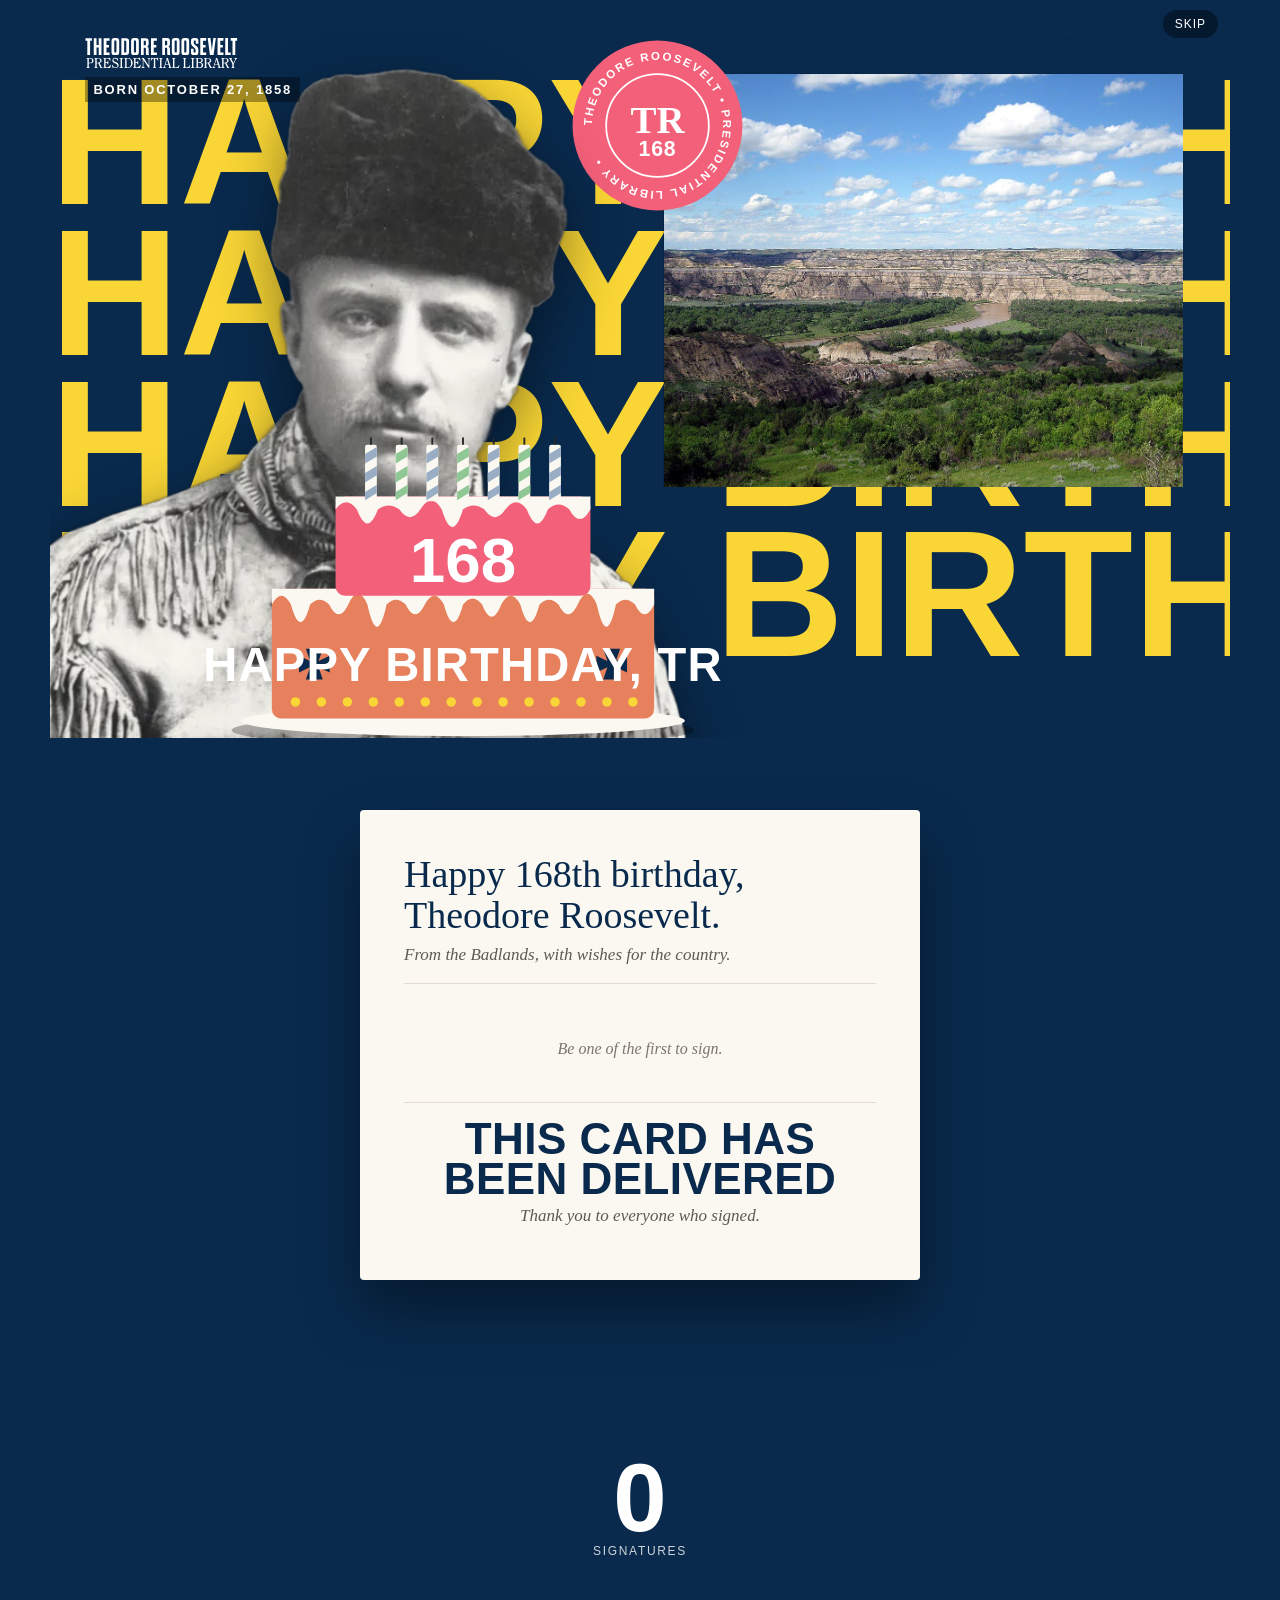
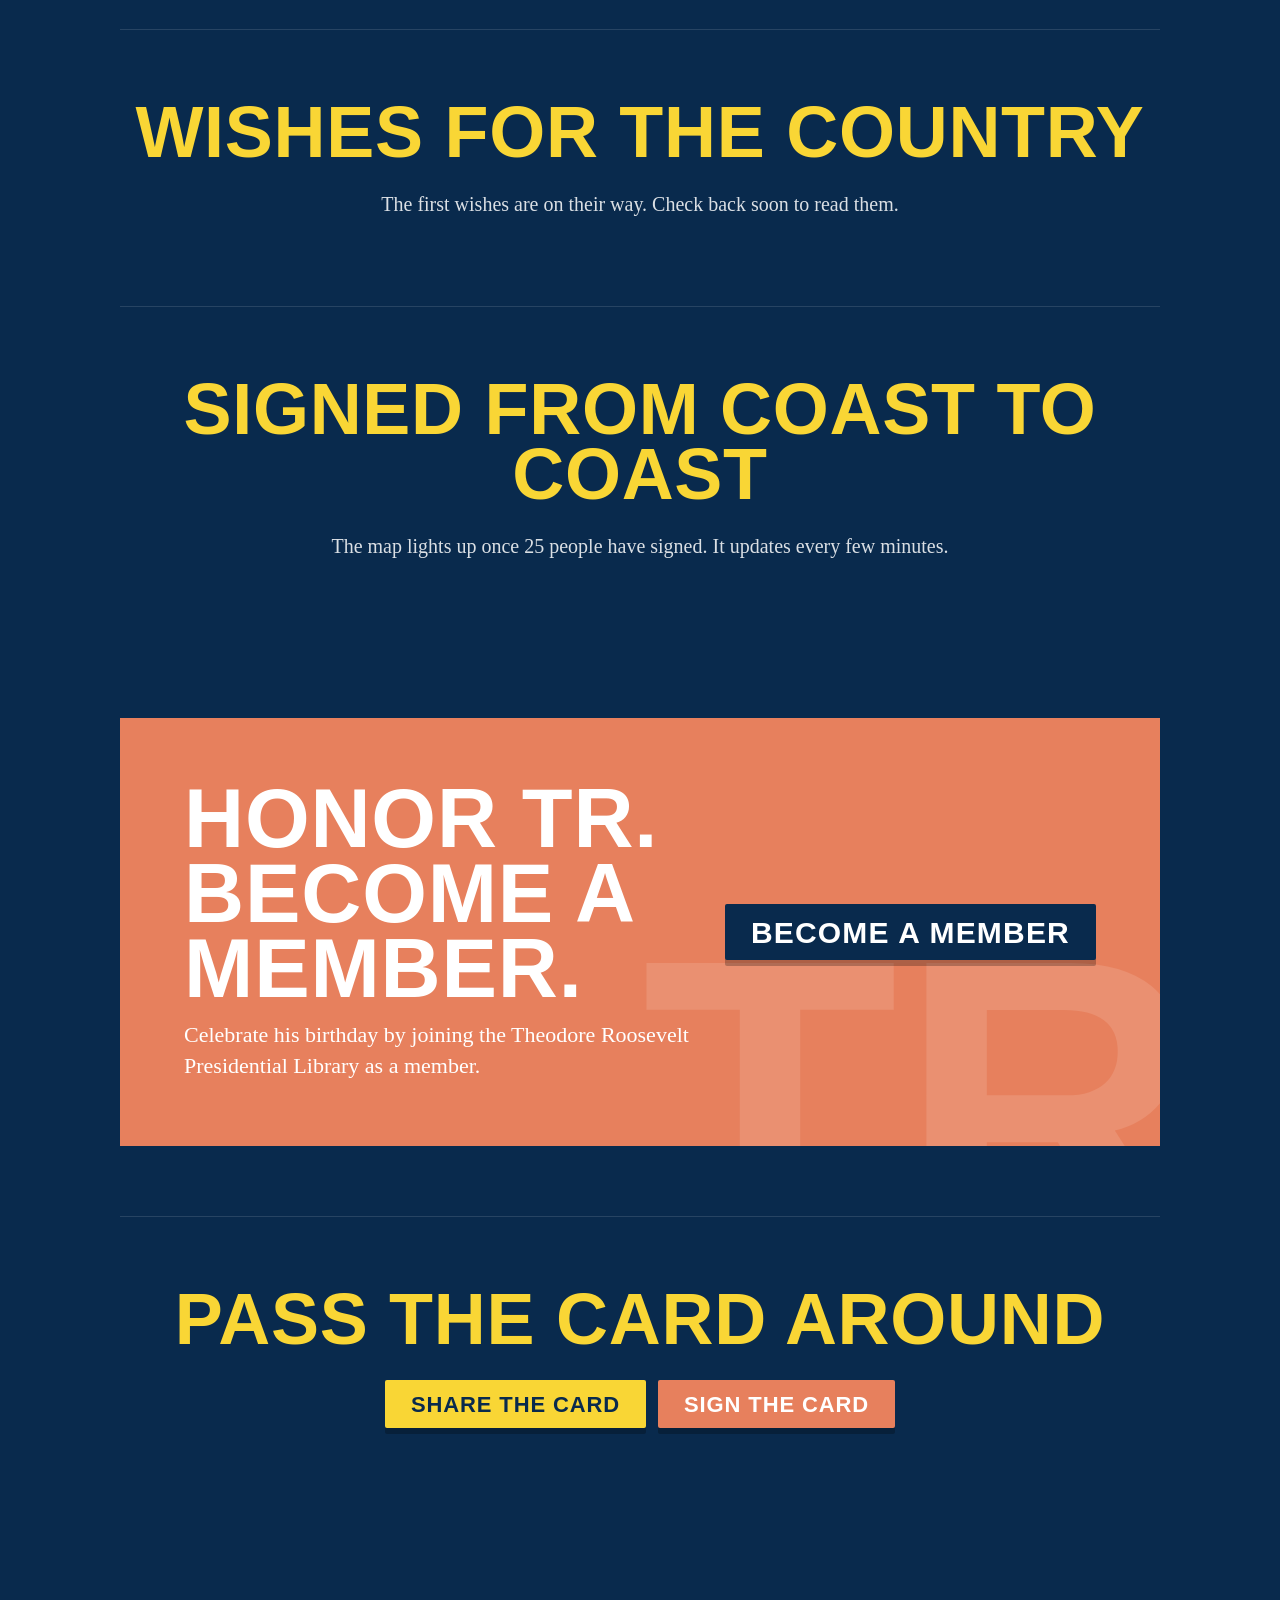
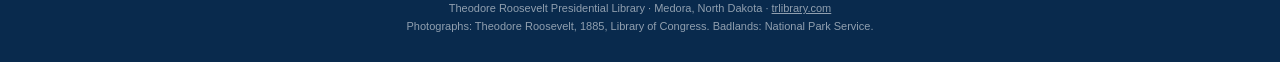
==== index.html @ 757c7521 "Build SignCard: card player, builder, Firestore rules and screening workflow Co-Authored-By: Claude " ====
<!doctype html>
<html lang="en">
<head>
<meta charset="utf-8">
<meta name="viewport" content="width=device-width, initial-scale=1">
<title>Sign the Card | Theodore Roosevelt Presidential Library</title>
<meta name="description" content="Sign Theodore Roosevelt's birthday card and share a wish for the country.">
<meta property="og:title" content="Sign TR's birthday card">
<meta property="og:description" content="Add your name and share a wish for the country he loved.">
<meta property="og:image" content="https://card.labs.trlibrary.com/assets/img/og-card.jpg">
<meta property="og:url" content="https://card.labs.trlibrary.com/">
<meta name="twitter:card" content="summary_large_image">
<link rel="icon" href="assets/img/favicon.svg" type="image/svg+xml">
<link rel="preconnect" href="https://www.trlibrary.com" crossorigin>
<link rel="preconnect" href="https://fonts.googleapis.com">
<link rel="preconnect" href="https://fonts.gstatic.com" crossorigin>
<link rel="stylesheet" href="https://fonts.googleapis.com/css2?family=Mrs+Saint+Delafield&display=swap">
<link rel="stylesheet" href="assets/fonts.css">
<link rel="stylesheet" href="assets/css/card.css">
</head>
<body>
<main id="signcard" class="sc" aria-live="polite">
  <div class="sc-loading" role="status"><span class="sc-spinner" aria-hidden="true"></span><span class="sr-only">Loading the card…</span></div>
</main>
<noscript><p style="padding:24px;font-family:sans-serif">This card needs JavaScript to sign.</p></noscript>
<script src="assets/js/config.js"></script>
<script src="assets/js/card.js"></script>
</body>
</html>
---- assets/fonts.css ----
/*
 * TRPL Popup: the Library's website fonts.
 *
 * A copy of the font declarations in the trlibrary.com theme: same family names, same weights,
 * same files, served from www.trlibrary.com. Nothing is hosted here.
 *
 * On trlibrary.com the theme already declares these, so pop-ups use them with no extra request.
 * This file is for pages that do not: the builder, its preview, the demo and this site's front page.
 * popup.js adds it by itself on any page where the fonts are missing.
 *
 * If the website's theme changes its font files, update this list to match (tests/run.js checks the format).
 */
@font-face{font-family:"Dharma Gothic E";font-weight:700;font-style:normal;font-display:swap;src:url("https://www.trlibrary.com/themes/custom/trpl/css/dharma_type-dharmagothice-bold.woff2") format("woff2")}
@font-face{font-family:"Dharma Gothic E";font-weight:800;font-style:normal;font-display:swap;src:url("https://www.trlibrary.com/themes/custom/trpl/css/dharma_type-dharmagothice-exbold.woff2") format("woff2")}
@font-face{font-family:"Clearface";font-weight:400;font-style:normal;font-display:swap;src:url("https://www.trlibrary.com/themes/custom/trpl/css/clearfacestd-regular.woff2") format("woff2")}
@font-face{font-family:"Clearface";font-weight:400;font-style:italic;font-display:swap;src:url("https://www.trlibrary.com/themes/custom/trpl/css/clearfacestd-italic.woff2") format("woff2")}
@font-face{font-family:"Clearface";font-weight:500;font-style:normal;font-display:swap;src:url("https://www.trlibrary.com/themes/custom/trpl/css/clearfacestd-bold.woff2") format("woff2")}
@font-face{font-family:"Clearface";font-weight:500;font-style:italic;font-display:swap;src:url("https://www.trlibrary.com/themes/custom/trpl/css/clearfacestd-bolditalic.woff2") format("woff2")}
@font-face{font-family:"Clearface";font-weight:700;font-style:normal;font-display:swap;src:url("https://www.trlibrary.com/themes/custom/trpl/css/clearfacestd-heavy.woff2") format("woff2")}
@font-face{font-family:"Clearface";font-weight:700;font-style:italic;font-display:swap;src:url("https://www.trlibrary.com/themes/custom/trpl/css/clearfacestd-heavyitalic.woff2") format("woff2")}
@font-face{font-family:"Clearface";font-weight:900;font-style:normal;font-display:swap;src:url("https://www.trlibrary.com/themes/custom/trpl/css/clearfacestd-black.woff2") format("woff2")}
@font-face{font-family:"Clearface";font-weight:900;font-style:italic;font-display:swap;src:url("https://www.trlibrary.com/themes/custom/trpl/css/clearfacestd-blackitalic.woff2") format("woff2")}
@font-face{font-family:"Frutiger";font-weight:300;font-style:normal;font-display:swap;src:url("https://www.trlibrary.com/themes/custom/trpl/css/frutigerltstd-light.woff2") format("woff2")}
@font-face{font-family:"Frutiger";font-weight:300;font-style:italic;font-display:swap;src:url("https://www.trlibrary.com/themes/custom/trpl/css/frutigerltstd-lightitalic.woff2") format("woff2")}
@font-face{font-family:"Frutiger";font-weight:400;font-style:normal;font-display:swap;src:url("https://www.trlibrary.com/themes/custom/trpl/css/frutigerltstd-regular.woff2") format("woff2")}
@font-face{font-family:"Frutiger";font-weight:400;font-style:italic;font-display:swap;src:url("https://www.trlibrary.com/themes/custom/trpl/css/frutigerltstd-regularitalic.woff2") format("woff2")}
@font-face{font-family:"Frutiger";font-weight:700;font-style:normal;font-display:swap;src:url("https://www.trlibrary.com/themes/custom/trpl/css/frutigerltstd-bold.woff2") format("woff2")}
@font-face{font-family:"Frutiger";font-weight:700;font-style:italic;font-display:swap;src:url("https://www.trlibrary.com/themes/custom/trpl/css/frutigerltstd-bolditalic.woff2") format("woff2")}
@font-face{font-family:"Frutiger";font-weight:900;font-style:normal;font-display:swap;src:url("https://www.trlibrary.com/themes/custom/trpl/css/frutigerltstd-black.woff2") format("woff2")}
@font-face{font-family:"Frutiger";font-weight:900;font-style:italic;font-display:swap;src:url("https://www.trlibrary.com/themes/custom/trpl/css/frutigerltstd-blackitalic.woff2") format("woff2")}
/* Stand-ins while the files load, sized to match (same values as the website). */
@font-face{font-family:"Clearface Fallback";src:local(Georgia);size-adjust:93.1%;ascent-override:101.28%;descent-override:28.95%;line-gap-override:0%}
@font-face{font-family:"Dharma Gothic E Fallback";src:local(Arial);size-adjust:60.46%;ascent-override:141.09%;descent-override:37.31%;line-gap-override:0%}
@font-face{font-family:"Frutiger Fallback";src:local(Arial);size-adjust:105.7%;ascent-override:88.47%;descent-override:25.5%;line-gap-override:0%}
---- assets/css/card.css ----
/* SignCard player. Brand: TRPL Brand Identity System & Guidelines (colors p.11, type p.15-16). */
:root{
  --bright-forest:#8FC895; --night-sky:#092A4D; --dark-forest:#1B4532;
  --sand:#D1CCBD; --dark-gray:#25282A; --deep-orange:#E7805D;
  --sunset-pink:#F36079; --sunset-yellow:#F9D635; --spring-green:#87BB41;
  --gray-sky:#99ADC5; --sunset-orange:#FC924E; --white:#FFFFFF;
  --paper:#FBF8F1; --ink:#1d2b44;
  --display:"Dharma Gothic E","Dharma Gothic E Fallback","Oswald","Arial Narrow",sans-serif;
  --serif:"Clearface","Clearface Fallback",Georgia,serif;
  --sans:"Frutiger","Frutiger Fallback","Helvetica Neue",Arial,sans-serif;
  --script:"Mrs Saint Delafield","Brush Script MT",cursive;
  --bg:var(--night-sky); --fg:var(--white); --accent:var(--sunset-yellow); --accent2:var(--deep-orange);
}
*{box-sizing:border-box}
html,body{margin:0;padding:0}
body{background:var(--bg);color:var(--fg);font-family:var(--sans);-webkit-font-smoothing:antialiased}
body.is-embed{background:transparent}
.sr-only{position:absolute;width:1px;height:1px;padding:0;margin:-1px;overflow:hidden;clip:rect(0 0 0 0);white-space:nowrap;border:0}
button{font:inherit;cursor:pointer}
a{color:inherit}
:focus-visible{outline:3px solid var(--accent);outline-offset:3px}

.sc{max-width:1180px;margin:0 auto;background:var(--bg);overflow:hidden;position:relative}
.sc.theme-dark-forest{--bg:var(--dark-forest);--accent:var(--spring-green)}
.sc.theme-dark-gray{--bg:var(--dark-gray);--accent:var(--sunset-orange)}
.sc.theme-deep-orange{--bg:#c9603f;--accent:var(--sunset-yellow)}
.sc-loading{min-height:420px;display:grid;place-items:center}
.sc-spinner{width:44px;height:44px;border-radius:50%;border:4px solid rgba(255,255,255,.2);border-top-color:var(--accent);animation:spin 1s linear infinite}
@keyframes spin{to{transform:rotate(360deg)}}

/* ---------- Display type ---------- */
.dh{font-family:var(--display);font-weight:700;text-transform:uppercase;letter-spacing:.01em;line-height:.9;margin:0}
.kicker{font-family:var(--sans);font-weight:700;text-transform:uppercase;letter-spacing:.14em;font-size:12px}

/* ---------- Buttons ---------- */
.btn{display:inline-flex;align-items:center;justify-content:center;gap:10px;border:0;border-radius:2px;
  font-family:var(--display);font-weight:700;text-transform:uppercase;letter-spacing:.04em;font-size:26px;line-height:1;
  padding:14px 26px 12px;background:var(--accent2);color:var(--white);text-decoration:none;
  box-shadow:0 6px 0 rgba(0,0,0,.25);transition:transform .15s ease,box-shadow .15s ease,background .2s}
.btn:hover{transform:translateY(-2px);box-shadow:0 8px 0 rgba(0,0,0,.25)}
.btn:active{transform:translateY(3px);box-shadow:0 2px 0 rgba(0,0,0,.25)}
.btn[disabled]{opacity:.6;cursor:default;transform:none}
.btn.alt{background:var(--accent);color:var(--night-sky)}
.btn.ghost{background:transparent;color:inherit;box-shadow:inset 0 0 0 2px currentColor}
.link{background:none;border:0;padding:0;color:inherit;text-decoration:underline;text-underline-offset:3px;font-size:14px}

/* =========================================================
   OPENER
   ========================================================= */
.op{position:relative;width:100%;aspect-ratio:16/10;overflow:hidden;background:var(--bg);container-type:inline-size;
  --rowsize:15.2cqw; isolation:isolate}
.op-rows{position:absolute;inset:-2% 0;display:flex;flex-direction:column;justify-content:center;z-index:0;pointer-events:none}
.op-row{font-family:var(--display);font-weight:800;text-transform:uppercase;color:var(--accent);
  font-size:var(--rowsize);line-height:.84;white-space:nowrap;will-change:transform;opacity:0}
.op-row span{display:inline-block;padding-right:.25em}
.op.go .op-row{animation:rowIn .7s cubic-bezier(.2,.9,.2,1) forwards, rowDrift 26s linear infinite}
.op.go .op-row:nth-child(2){animation-delay:.08s,0s;animation-direction:normal,reverse}
.op.go .op-row:nth-child(3){animation-delay:.16s,0s}
.op.go .op-row:nth-child(4){animation-delay:.24s,0s;animation-direction:normal,reverse}
@keyframes rowIn{from{opacity:0;translate:-30% 0}to{opacity:1;translate:0 0}}
@keyframes rowDrift{from{transform:translateX(0)}to{transform:translateX(-50%)}}

.op-photo{position:absolute;right:4%;top:10%;width:44%;height:56%;z-index:1;background:#333 center/cover no-repeat;
  clip-path:inset(0 100% 0 0);box-shadow:0 20px 40px rgba(0,0,0,.35)}
.op.go .op-photo{animation:wipe .9s .45s cubic-bezier(.7,0,.2,1) forwards}
@keyframes wipe{to{clip-path:inset(0 0 0 0)}}
.op-photo-credit{position:absolute;right:6px;bottom:4px;font-size:9px;color:rgba(255,255,255,.75);text-shadow:0 1px 2px #000}

.op-stamp{position:absolute;z-index:2;right:41%;top:5%;width:15%;aspect-ratio:1;opacity:0}
.op.go .op-stamp{animation:stampIn .5s 1.5s cubic-bezier(.3,1.6,.5,1) forwards}
.op-stamp svg{width:100%;height:100%;animation:spin 22s linear infinite}
@keyframes stampIn{from{opacity:0;transform:scale(2) rotate(-30deg)}to{opacity:1;transform:scale(1) rotate(0)}}

.op-tr{position:absolute;z-index:3;left:35%;bottom:-7%;height:102%;transform:translate(-50%,120%);
  filter:drop-shadow(0 18px 30px rgba(0,0,0,.45))}
.op-tr img{height:100%;width:auto;display:block}
.op.go .op-tr{animation:rise 1s .75s cubic-bezier(.2,1.25,.4,1) forwards}
@keyframes rise{to{transform:translate(-50%,0)}}
.op.cheer .op-tr{animation:none;transform:translate(-50%,0);animation:hop .6s ease 2}
@keyframes hop{0%,100%{transform:translate(-50%,0)}40%{transform:translate(-50%,-6%) rotate(-2deg)}}

.op-cake{position:absolute;z-index:4;left:35%;bottom:-1%;width:40%;transform:translate(-50%,130%);cursor:pointer;
  -webkit-tap-highlight-color:transparent}
.op-cake svg{width:100%;height:auto;display:block;overflow:visible}
.op.go .op-cake{animation:cakeIn .9s 1.15s cubic-bezier(.2,1.4,.4,1) forwards}
@keyframes cakeIn{to{transform:translate(-50%,0)}}
.op-cake:focus-visible{outline:none}
.op-cake:focus-visible svg{filter:drop-shadow(0 0 10px var(--accent))}

.flame{transform-box:fill-box;transform-origin:50% 100%;opacity:0;transform:scale(0)}
.flame.lit{opacity:1;transform:scale(1);transition:transform .35s cubic-bezier(.3,1.8,.5,1),opacity .2s}
.flame.lit .fl{animation:flicker .18s ease-in-out infinite alternate;transform-box:fill-box;transform-origin:50% 100%}
.flame:nth-child(2n).lit .fl{animation-duration:.23s}
.flame:nth-child(3n).lit .fl{animation-duration:.15s}
@keyframes flicker{from{transform:scale(1,1) skewX(0)}to{transform:scale(.92,1.08) skewX(3deg)}}
.flame.out{opacity:0;transform:scale(.1,.5) rotate(35deg) translateX(8px);transition:transform .35s ease-in,opacity .35s ease-in}
.glow{opacity:.55;transition:opacity .4s}
.op.blown .glow{opacity:0}
.smoke{opacity:0;transform-box:fill-box;transform-origin:50% 100%}
.op.blown .smoke{animation:smoke 1.8s ease-out forwards}
@keyframes smoke{0%{opacity:.75;transform:translate(0,0) scale(.6)}100%{opacity:0;transform:translate(14px,-46px) scale(1.8)}}
.gust path{stroke-dasharray:420;stroke-dashoffset:420;opacity:0}
.op.blowing .gust path{animation:gust .7s ease-out forwards}
.op.blowing .gust path:nth-child(2){animation-delay:.08s}
.op.blowing .gust path:nth-child(3){animation-delay:.16s}
@keyframes gust{0%{opacity:1;stroke-dashoffset:420}70%{opacity:1}100%{opacity:0;stroke-dashoffset:-420}}

.op-brand{position:absolute;z-index:5;left:3%;top:5%;display:flex;flex-direction:column;gap:8px;opacity:0}
.op.go .op-brand{animation:fadeIn .6s .2s forwards}
.op-brand img{width:clamp(96px,13cqw,160px);height:auto}
.op-brand .kicker{color:var(--white);background:rgba(0,0,0,.35);padding:5px 8px;align-self:flex-start;font-size:clamp(10px,1.1cqw,13px)}
@keyframes fadeIn{to{opacity:1}}

.op-skip{position:absolute;z-index:8;right:12px;top:10px;background:rgba(0,0,0,.4);color:#fff;border:0;border-radius:20px;
  font-size:12px;letter-spacing:.08em;text-transform:uppercase;padding:7px 12px}

.op-wrap{position:relative;container-type:inline-size}
.op-prompt{position:absolute;z-index:6;right:4%;bottom:7%;width:42%;background:var(--white);color:var(--dark-gray);
  padding:clamp(14px,2.2cqw,26px);box-shadow:0 18px 40px rgba(0,0,0,.35);opacity:0;transform:translateY(20px)}
.op-wrap.ready .op-prompt{opacity:1;transform:none;transition:opacity .5s,transform .5s cubic-bezier(.2,1.3,.4,1)}
.op-prompt .dh{font-size:clamp(30px,4.6cqw,56px);color:var(--night-sky)}
.op-prompt p{font-family:var(--serif);font-size:clamp(14px,1.5cqw,18px);margin:8px 0 14px;color:#444}
.op-prompt .row{display:flex;gap:10px;align-items:center;flex-wrap:wrap}
.mic{display:inline-flex;align-items:center;gap:6px;background:none;border:0;color:var(--night-sky);font-size:13px;text-decoration:underline;text-underline-offset:3px;padding:6px 2px}
.mic svg{width:16px;height:16px}
.mic-meter{display:none;height:6px;width:90px;background:#e8e4da;border-radius:3px;overflow:hidden}
.mic-meter i{display:block;height:100%;width:0;background:var(--deep-orange);transition:width .08s}
.mic.on + .mic-meter{display:block}

.op-done{position:absolute;z-index:7;inset:0;display:grid;place-items:center;pointer-events:none}
.op-done .dh{word-spacing:.12em;font-size:18cqw;color:var(--white);-webkit-text-stroke:0;text-shadow:0 .04em 0 var(--deep-orange),0 .08em 0 rgba(0,0,0,.25);
  transform:scale(0) rotate(-8deg);opacity:0}
.op.blown .op-done .dh{animation:slam .55s .35s cubic-bezier(.3,1.7,.5,1) forwards}
@keyframes slam{to{transform:scale(1) rotate(-4deg);opacity:1}}
.op-confetti{position:absolute;inset:0;z-index:7;pointer-events:none;width:100%;height:100%}

.op-video{position:absolute;inset:0;width:100%;height:100%;object-fit:cover;z-index:9;background:#000}

@media (max-width:640px){
  .op{aspect-ratio:4/5;--rowsize:30cqw}
  .op-photo{right:-4%;top:16%;width:62%;height:38%}
  .op-stamp{right:auto;left:6%;top:24%;width:24%}
  .op-tr{left:50%;height:94%;bottom:-12%}
  .op-cake{left:50%;width:70%;bottom:-1%}
  .op-prompt{position:static;width:auto;margin:0;box-shadow:none;transform:none;display:none}
  .op-wrap.ready .op-prompt{display:block;opacity:1;animation:fadeIn .4s}
  .op-prompt .dh{font-size:44px}.op-prompt p{font-size:17px}
  .op-done .dh{font-size:21cqw}
}

/* =========================================================
   CARD
   ========================================================= */
.cs{padding:clamp(28px,6vw,72px) 16px clamp(36px,6vw,80px);display:grid;grid-template-columns:minmax(0,1fr) minmax(0,560px);gap:clamp(24px,5vw,64px);align-items:center;
  max-width:1100px;margin:0 auto}
.cs.is-open{grid-template-columns:minmax(0,640px);justify-content:center}
.cs.is-open .cs-invite{display:none}
.cs-invite .dh{font-size:clamp(52px,8vw,108px);color:var(--accent)}
.cs-invite p{font-family:var(--serif);font-size:clamp(18px,2vw,24px);line-height:1.35;margin:18px 0 26px;max-width:28em}
.cs-invite .meta{font-size:13px;opacity:.8;margin-top:16px}
.cs-invite .count{font-family:var(--display);font-weight:700;font-size:28px;color:var(--accent);letter-spacing:.02em}
@media (max-width:820px){.cs{grid-template-columns:1fr}.cs-invite{text-align:center}.cs-invite p{margin-left:auto;margin-right:auto}}

.card3d{position:relative;perspective:1800px;width:100%;max-width:560px;margin:0 auto}
.card3d-in{position:relative;transform-style:preserve-3d;transition:transform 1.1s cubic-bezier(.6,0,.2,1)}
.card3d.is-flipping .card3d-in{transform:rotateY(-180deg)}
.face{backface-visibility:hidden;-webkit-backface-visibility:hidden;border-radius:4px;box-shadow:0 30px 60px rgba(0,0,0,.4),0 2px 0 rgba(255,255,255,.08) inset}
.cover{position:relative;aspect-ratio:5/7;overflow:hidden;background:var(--deep-orange);color:var(--white);cursor:pointer;container-type:inline-size}
.cover:hover{transform:rotate(-1deg)}
.cover{transition:transform .3s}
.cover-num{position:absolute;left:50%;top:27%;transform:translateX(-50%);font-family:var(--display);font-weight:800;font-size:72cqw;line-height:.8;color:var(--sunset-yellow);letter-spacing:-.01em}
.cover-tr{position:absolute;left:50%;bottom:12%;width:94%;transform:translateX(-50%);filter:drop-shadow(0 10px 20px rgba(0,0,0,.35))}
.cover-title{position:absolute;left:7%;right:32%;top:6%;font-size:12.5cqw;color:var(--white);text-shadow:0 3px 0 rgba(0,0,0,.18)}
.cover-band{position:absolute;left:0;right:0;bottom:0;height:12%;background:var(--night-sky);display:flex;align-items:center;justify-content:space-between;padding:0 7%;z-index:2}
.cover-mark{width:34%;height:auto}
.cover-band span{font-size:3cqw;font-weight:700;letter-spacing:.14em;text-transform:uppercase;color:var(--sunset-yellow)}
.cover-seal{position:absolute;right:6%;top:5%;width:22%;z-index:2}
.cover-seal svg{width:100%;height:auto;animation:spin 22s linear infinite}
.cover-hint{position:absolute;left:50%;bottom:15%;translate:-50% 0;z-index:3;background:var(--night-sky);color:#fff;font-size:11px;letter-spacing:.1em;text-transform:uppercase;padding:6px 9px;border-radius:2px;animation:bob 1.6s ease-in-out infinite}
@keyframes bob{50%{transform:translateY(-4px)}}

.inside{position:absolute;inset:0;transform:rotateY(180deg);background:var(--paper);color:var(--ink);overflow:hidden}
.card3d.is-flat .card3d-in{transform:none;transition:none}
.card3d.is-flat .cover{display:none}
.card3d.is-flat .inside{position:relative;transform:none;overflow:visible}
.inside-pad{padding:clamp(22px,5vw,44px)}
.inside .greet{font-family:var(--serif);font-weight:500;font-size:clamp(26px,4.4vw,38px);line-height:1.1;color:var(--night-sky);margin:0}
.inside .greet-sub{font-family:var(--serif);font-style:italic;font-size:17px;color:#5d5a52;margin:8px 0 0}
.sigs{position:relative;display:flex;flex-wrap:wrap;gap:2px 18px;align-items:baseline;justify-content:center;min-height:120px;padding:18px 4px 6px;margin:18px 0 6px;
  border-top:1px solid #e3ddd0;border-bottom:1px solid #e3ddd0}
.sig{font-family:var(--script);font-size:32px;line-height:1.2;white-space:nowrap;color:var(--c,#1d2b44);transform:rotate(var(--r,0deg));opacity:0;animation:fadeIn .6s forwards}
.sigs .more{flex-basis:100%;text-align:center;font-family:var(--sans);font-size:12px;letter-spacing:.12em;text-transform:uppercase;color:#7b766b;margin-top:6px}
.sigs .empty{font-family:var(--serif);font-style:italic;color:#7b766b;align-self:center}
.mine{position:relative;flex-basis:100%;text-align:center;padding:6px 0 2px}
.mine .sig-mine{font-family:var(--script);font-size:clamp(48px,9vw,70px);color:var(--night-sky);line-height:1.1;display:inline-block;clip-path:inset(0 100% 0 0);
  animation:write 1.8s .2s cubic-bezier(.45,.05,.55,.95) forwards;padding:0 .2em}
@keyframes write{to{clip-path:inset(0 -5% 0 0)}}
.mine .wish{font-family:var(--serif);font-style:italic;font-size:19px;line-height:1.35;color:#3d3a33;max-width:30em;margin:6px auto 0;opacity:0;animation:fadeIn .8s 1.9s forwards}
.mine .stampd{position:absolute;right:2%;top:-6px;width:84px;height:84px;opacity:0;transform:scale(2.4) rotate(-25deg);animation:thump .35s 2.3s cubic-bezier(.5,1.8,.6,1) forwards}
@keyframes thump{to{opacity:.92;transform:scale(1) rotate(-12deg)}}

.form{display:grid;gap:14px;margin-top:12px}
.form .two{display:grid;grid-template-columns:1fr 1fr;gap:14px}
@media (max-width:420px){.form .two{grid-template-columns:1fr}}
.fld label{display:block;font-size:11px;font-weight:700;letter-spacing:.12em;text-transform:uppercase;color:#6b665b;margin-bottom:4px}
.fld label .opt{font-weight:400;text-transform:none;letter-spacing:0;color:#8b867b}
.fld input,.fld textarea{width:100%;font-family:var(--serif);font-size:19px;color:var(--ink);background:transparent;border:0;border-bottom:2px solid #cfc8b8;
  padding:6px 2px;border-radius:0;transition:border-color .2s}
.fld textarea{resize:vertical;min-height:84px;line-height:1.35;border:2px solid #cfc8b8;padding:10px;background:#fff}
.fld input:focus,.fld textarea:focus{outline:none;border-color:var(--deep-orange)}
.fld.err input,.fld.err textarea{border-color:#c0392b}
.fld .msg{font-size:12px;color:#c0392b;min-height:0;margin-top:3px}
.fld .ctr{float:right;font-size:11px;color:#8b867b;letter-spacing:.05em}
.preview-sig{font-family:var(--script);font-size:40px;color:var(--night-sky);min-height:52px;text-align:center;line-height:1.3;opacity:.85}
.check{display:flex;gap:10px;align-items:flex-start;font-size:14px;line-height:1.4;color:#4a463e}
.check input{width:20px;height:20px;margin:1px 0 0;accent-color:var(--deep-orange);flex:none}
.fine{font-size:12px;color:#7b766b;line-height:1.45;margin:0}
.form .btn{width:100%;font-size:30px;padding:16px 20px 14px}
.hp{position:absolute;left:-9999px;width:1px;height:1px;overflow:hidden}
.form-err{background:#fdecea;color:#8e2a1e;padding:10px 12px;font-size:14px;border-radius:2px}
.peek{text-align:center;margin-top:14px;color:#6b665b}
.closed{text-align:center;padding:10px 0}
.closed .dh{font-size:44px;color:var(--night-sky)}

/* =========================================================
   REVEAL
   ========================================================= */
.rv{padding:0 16px 40px}
.rv-sec{max-width:1040px;margin:0 auto;padding:clamp(36px,6vw,70px) 0;border-top:1px solid rgba(255,255,255,.12)}
.rv-head{text-align:center;border-top:0}
.rv-head .dh{font-size:clamp(54px,10vw,128px);color:var(--accent)}
.rv-head p{font-family:var(--serif);font-size:clamp(18px,2.2vw,24px);margin:14px auto 0;max-width:34em}
.tally{display:flex;justify-content:center;gap:clamp(18px,5vw,60px);margin-top:28px;flex-wrap:wrap}
.tally div{text-align:center}
.tally b{display:block;font-family:var(--display);font-weight:800;font-size:clamp(56px,8vw,96px);line-height:.9;color:var(--white)}
.tally span{font-size:12px;letter-spacing:.14em;text-transform:uppercase;opacity:.8}
.sec-title{font-size:clamp(40px,6vw,72px);color:var(--accent);text-align:center;margin-bottom:28px}

.deck{position:relative;height:clamp(340px,44vw,400px);max-width:640px;margin:0 auto;perspective:1200px}
.qcard{position:absolute;inset:0;padding:clamp(24px,5vw,44px);display:flex;flex-direction:column;justify-content:center;border-radius:4px;
  box-shadow:0 22px 50px rgba(0,0,0,.35);transition:transform .6s cubic-bezier(.3,1.2,.4,1),opacity .5s;transform-origin:50% 120%;cursor:pointer;user-select:none}
.qcard .q{font-family:var(--serif);font-size:clamp(20px,3vw,30px);line-height:1.3;margin:0}
.qcard .q:before{content:"\201C";font-family:var(--display);font-size:2.6em;line-height:.1;vertical-align:-.45em;margin-right:.08em;color:var(--qa)}
.qcard .who{margin-top:22px;display:flex;align-items:baseline;gap:12px;flex-wrap:wrap}
.qcard .who .n{font-family:var(--script);font-size:40px;line-height:1;color:var(--qa)}
.qcard .who .p{font-size:12px;letter-spacing:.14em;text-transform:uppercase;opacity:.85}
.qcard.fly{transform:translate(120%,-10%) rotate(18deg)!important;opacity:0}
.deck-nav{display:flex;justify-content:center;align-items:center;gap:16px;margin-top:22px}
.deck-nav button{width:46px;height:46px;border-radius:50%;border:2px solid rgba(255,255,255,.5);background:transparent;color:#fff;font-size:20px;line-height:1}
.deck-nav span{font-size:13px;letter-spacing:.12em;opacity:.8;min-width:70px;text-align:center}
.deck-empty{text-align:center;font-family:var(--serif);font-size:20px;opacity:.85}

.mapwrap{position:relative;max-width:900px;margin:0 auto}
.mapwrap svg{width:100%;height:auto;display:block}
.mapwrap .st{fill:rgba(255,255,255,.07);stroke:rgba(255,255,255,.28);stroke-width:.7}
.mapwrap .st.on{fill:rgba(249,214,53,.16)}
.dot{fill:var(--sunset-yellow);fill-opacity:.85;stroke:var(--night-sky);stroke-width:.8;transform-box:fill-box;transform-origin:center;transform:scale(0);animation:pop .5s cubic-bezier(.3,1.8,.5,1) forwards}
.dot.hot{fill:var(--sunset-pink)}
.ring{fill:none;stroke:var(--sunset-yellow);stroke-width:1.5;transform-box:fill-box;transform-origin:center;animation:ping 2.6s ease-out infinite;opacity:0}
@keyframes pop{to{transform:scale(1)}}
@keyframes ping{0%{transform:scale(.6);opacity:.9}100%{transform:scale(3);opacity:0}}
.map-note{text-align:center;font-family:var(--serif);font-size:20px;opacity:.85}
.map-legend{text-align:center;font-size:12px;letter-spacing:.12em;text-transform:uppercase;opacity:.7;margin-top:10px}

.cta{background:var(--deep-orange);color:var(--white);padding:clamp(28px,6vw,64px);display:grid;grid-template-columns:1fr auto;gap:28px;align-items:center;position:relative;overflow:hidden}
.cta .dh{font-size:clamp(44px,6.5vw,86px);color:var(--white);position:relative}
.cta p{font-family:var(--serif);font-size:clamp(17px,2vw,22px);line-height:1.4;margin:14px 0 0;max-width:30em;position:relative}
.cta .btn{background:var(--night-sky);font-size:30px;position:relative}
.cta .bigmark{position:absolute;right:-4%;bottom:-30%;font-family:var(--display);font-weight:800;font-size:clamp(220px,34vw,420px);line-height:.8;color:rgba(255,255,255,.12);pointer-events:none}
@media (max-width:760px){.cta{grid-template-columns:1fr}.cta .btn{width:100%}}

.share{text-align:center}
.share .row{display:flex;gap:12px;justify-content:center;flex-wrap:wrap;margin-top:6px}
.share .btn{font-size:22px}
.share .note{font-size:13px;opacity:.75;margin-top:14px;min-height:1.2em}
.foot{text-align:center;font-size:11px;opacity:.55;padding:20px 16px 26px;line-height:1.6}
.foot a{color:inherit}

@media (prefers-reduced-motion:reduce){
  *,*:before,*:after{animation-duration:.01ms!important;animation-iteration-count:1!important;transition-duration:.01ms!important}
  .op-row{opacity:1}
}
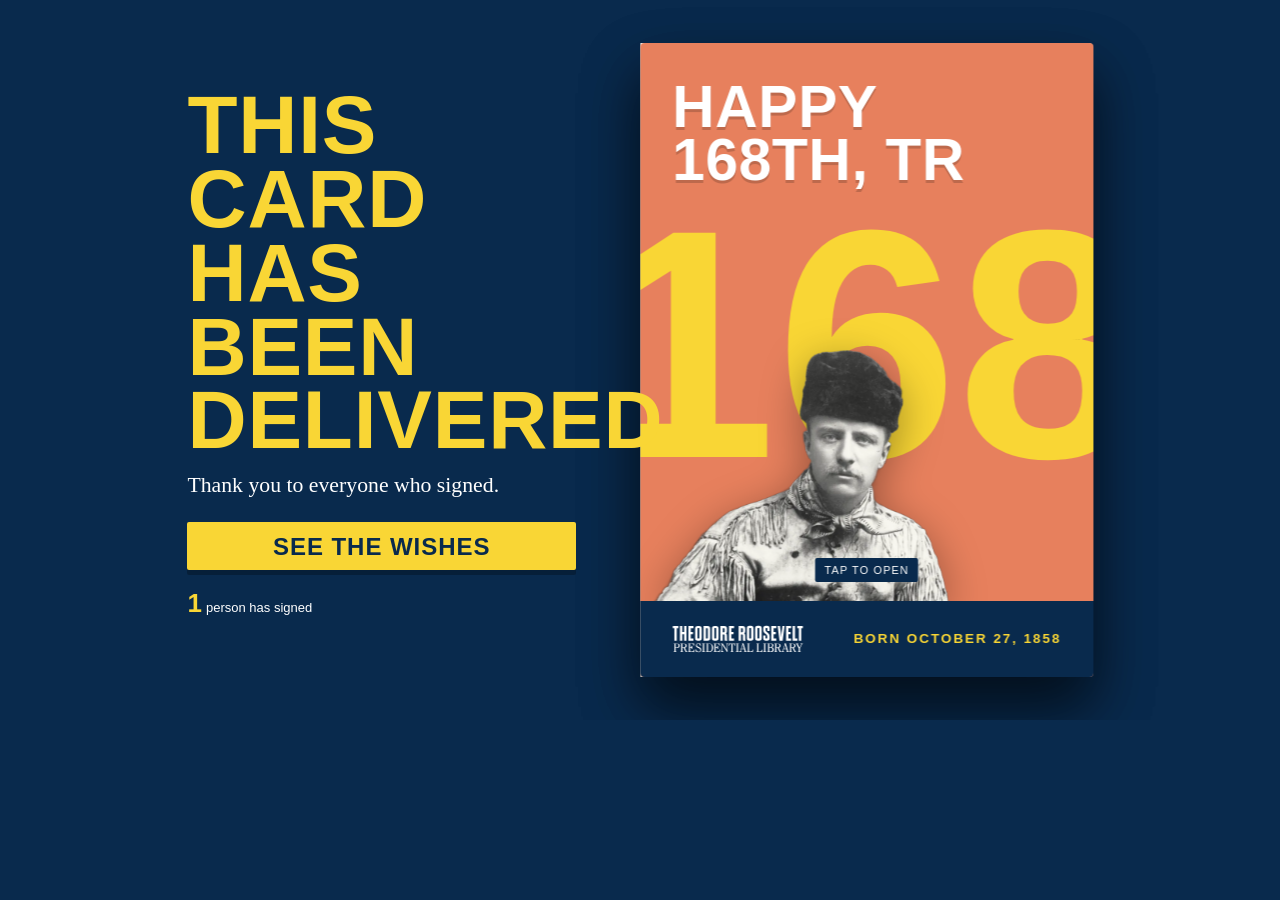
==== commit b0fcc900: "Embed-style stage: steps replace each other in one fixed frame; CTA pop-up - One 16:9 stage (4:5 tab" ====
--- a/index.html
+++ b/index.html
@@ -19,7 +19,7 @@
 <link rel="stylesheet" href="assets/css/card.css">
 </head>
 <body>
-<main id="signcard" class="sc" aria-live="polite">
+<main id="signcard" class="sc">
   <div class="sc-loading" role="status"><span class="sc-spinner" aria-hidden="true"></span><span class="sr-only">Loading the card…</span></div>
 </main>
 <noscript><p style="padding:24px;font-family:sans-serif">This card needs JavaScript to sign.</p></noscript>
--- a/assets/css/card.css
+++ b/assets/css/card.css
@@ -1,4 +1,5 @@
-/* SignCard player. Brand: TRPL Brand Identity System & Guidelines (colors p.11, type p.15-16). */
+/* SignCard player. Brand: TRPL Brand Identity System & Guidelines (colors p.11, type p.15-16).
+   One fixed stage; steps replace each other in place. Desktop 16:9, tablet 4:5, phone 9:16. */
 :root{
   --bright-forest:#8FC895; --night-sky:#092A4D; --dark-forest:#1B4532;
   --sand:#D1CCBD; --dark-gray:#25282A; --deep-orange:#E7805D;
@@ -15,268 +16,269 @@
 html,body{margin:0;padding:0}
 body{background:var(--bg);color:var(--fg);font-family:var(--sans);-webkit-font-smoothing:antialiased}
 body.is-embed{background:transparent}
-.sr-only{position:absolute;width:1px;height:1px;padding:0;margin:-1px;overflow:hidden;clip:rect(0 0 0 0);white-space:nowrap;border:0}
 button{font:inherit;cursor:pointer}
 a{color:inherit}
 :focus-visible{outline:3px solid var(--accent);outline-offset:3px}
-
-.sc{max-width:1180px;margin:0 auto;background:var(--bg);overflow:hidden;position:relative}
+[tabindex="-1"]:focus{outline:none}
+
+.sc{max-width:1280px;margin:0 auto}
 .sc.theme-dark-forest{--bg:var(--dark-forest);--accent:var(--spring-green)}
 .sc.theme-dark-gray{--bg:var(--dark-gray);--accent:var(--sunset-orange)}
-.sc.theme-deep-orange{--bg:#c9603f;--accent:var(--sunset-yellow)}
-.sc-loading{min-height:420px;display:grid;place-items:center}
+.sc-loading{aspect-ratio:16/9;display:grid;place-items:center}
 .sc-spinner{width:44px;height:44px;border-radius:50%;border:4px solid rgba(255,255,255,.2);border-top-color:var(--accent);animation:spin 1s linear infinite}
 @keyframes spin{to{transform:rotate(360deg)}}
-
-/* ---------- Display type ---------- */
+@keyframes fadeIn{to{opacity:1}}
+.sr-only{position:absolute;width:1px;height:1px;overflow:hidden;clip:rect(0 0 0 0);white-space:nowrap}
+
+/* ---------- Stage + steps ---------- */
+.stage{position:relative;width:100%;aspect-ratio:16/9;overflow:hidden;background:var(--bg);container-type:size;isolation:isolate}
+@media (max-width:899px){.stage{aspect-ratio:4/5}}
+@media (max-width:599px){.stage{aspect-ratio:9/16}}
+.step{position:absolute;inset:0;opacity:0;visibility:hidden;transform:translateX(3%);
+  transition:opacity .45s ease,transform .6s cubic-bezier(.2,.8,.2,1),visibility 0s linear .6s}
+.step.before{transform:translateX(-3%)}
+.step.on{opacity:1;visibility:visible;transform:none;transition:opacity .5s ease .1s,transform .6s cubic-bezier(.2,.8,.2,1) .1s,visibility 0s}
+
+/* ---------- Type + buttons ---------- */
 .dh{font-family:var(--display);font-weight:700;text-transform:uppercase;letter-spacing:.01em;line-height:.9;margin:0}
-.kicker{font-family:var(--sans);font-weight:700;text-transform:uppercase;letter-spacing:.14em;font-size:12px}
-
-/* ---------- Buttons ---------- */
+.dh .acc{color:var(--accent)}
+.kicker{font-family:var(--sans);font-weight:700;text-transform:uppercase;letter-spacing:.14em;font-size:12px;color:var(--accent);margin:0 0 10px}
 .btn{display:inline-flex;align-items:center;justify-content:center;gap:10px;border:0;border-radius:2px;
-  font-family:var(--display);font-weight:700;text-transform:uppercase;letter-spacing:.04em;font-size:26px;line-height:1;
-  padding:14px 26px 12px;background:var(--accent2);color:var(--white);text-decoration:none;
-  box-shadow:0 6px 0 rgba(0,0,0,.25);transition:transform .15s ease,box-shadow .15s ease,background .2s}
-.btn:hover{transform:translateY(-2px);box-shadow:0 8px 0 rgba(0,0,0,.25)}
+  font-family:var(--display);font-weight:700;text-transform:uppercase;letter-spacing:.04em;font-size:24px;line-height:1;
+  padding:13px 24px 11px;background:var(--accent2);color:var(--white);text-decoration:none;
+  box-shadow:0 5px 0 rgba(0,0,0,.25);transition:transform .15s ease,box-shadow .15s ease}
+.btn:hover{transform:translateY(-2px);box-shadow:0 7px 0 rgba(0,0,0,.25)}
 .btn:active{transform:translateY(3px);box-shadow:0 2px 0 rgba(0,0,0,.25)}
 .btn[disabled]{opacity:.6;cursor:default;transform:none}
 .btn.alt{background:var(--accent);color:var(--night-sky)}
 .btn.ghost{background:transparent;color:inherit;box-shadow:inset 0 0 0 2px currentColor}
-.link{background:none;border:0;padding:0;color:inherit;text-decoration:underline;text-underline-offset:3px;font-size:14px}
+.link{background:none;border:0;padding:0;color:inherit;text-decoration:underline;text-underline-offset:3px;font-size:14px;opacity:.85}
+.empty-note{font-family:var(--serif);font-size:20px;opacity:.85;text-align:center;max-width:26em;margin:auto}
 
 /* =========================================================
    OPENER
    ========================================================= */
-.op{position:relative;width:100%;aspect-ratio:16/10;overflow:hidden;background:var(--bg);container-type:inline-size;
-  --rowsize:15.2cqw; isolation:isolate}
-.op-rows{position:absolute;inset:-2% 0;display:flex;flex-direction:column;justify-content:center;z-index:0;pointer-events:none}
-.op-row{font-family:var(--display);font-weight:800;text-transform:uppercase;color:var(--accent);
-  font-size:var(--rowsize);line-height:.84;white-space:nowrap;will-change:transform;opacity:0}
-.op-row span{display:inline-block;padding-right:.25em}
-.op.go .op-row{animation:rowIn .7s cubic-bezier(.2,.9,.2,1) forwards, rowDrift 26s linear infinite}
-.op.go .op-row:nth-child(2){animation-delay:.08s,0s;animation-direction:normal,reverse}
-.op.go .op-row:nth-child(3){animation-delay:.16s,0s}
-.op.go .op-row:nth-child(4){animation-delay:.24s,0s;animation-direction:normal,reverse}
-@keyframes rowIn{from{opacity:0;translate:-30% 0}to{opacity:1;translate:0 0}}
-@keyframes rowDrift{from{transform:translateX(0)}to{transform:translateX(-50%)}}
-
-.op-photo{position:absolute;right:4%;top:10%;width:44%;height:56%;z-index:1;background:#333 center/cover no-repeat;
-  clip-path:inset(0 100% 0 0);box-shadow:0 20px 40px rgba(0,0,0,.35)}
-.op.go .op-photo{animation:wipe .9s .45s cubic-bezier(.7,0,.2,1) forwards}
-@keyframes wipe{to{clip-path:inset(0 0 0 0)}}
-.op-photo-credit{position:absolute;right:6px;bottom:4px;font-size:9px;color:rgba(255,255,255,.75);text-shadow:0 1px 2px #000}
-
-.op-stamp{position:absolute;z-index:2;right:41%;top:5%;width:15%;aspect-ratio:1;opacity:0}
-.op.go .op-stamp{animation:stampIn .5s 1.5s cubic-bezier(.3,1.6,.5,1) forwards}
-.op-stamp svg{width:100%;height:100%;animation:spin 22s linear infinite}
-@keyframes stampIn{from{opacity:0;transform:scale(2) rotate(-30deg)}to{opacity:1;transform:scale(1) rotate(0)}}
-
-.op-tr{position:absolute;z-index:3;left:35%;bottom:-7%;height:102%;transform:translate(-50%,120%);
-  filter:drop-shadow(0 18px 30px rgba(0,0,0,.45))}
+.op-bg{position:absolute;inset:0;background:#333 center 60%/cover no-repeat;transform:scale(1.08);opacity:0;transition:opacity 1.2s ease,transform 7s cubic-bezier(.2,.6,.2,1)}
+.op.go .op-bg{opacity:1;transform:scale(1)}
+.op-shade{position:absolute;inset:0;background:linear-gradient(90deg,rgba(9,42,77,.94) 0%,rgba(9,42,77,.82) 30%,rgba(9,42,77,.15) 62%,rgba(9,42,77,0) 100%),
+  linear-gradient(0deg,rgba(9,42,77,.55) 0%,rgba(9,42,77,0) 30%)}
+.op-tr{position:absolute;z-index:3;left:68%;bottom:-8%;height:96%;transform:translate(-50%,6%);opacity:0;
+  transition:opacity .9s .5s ease,transform 1.2s .5s cubic-bezier(.2,.8,.2,1);filter:drop-shadow(0 18px 30px rgba(0,0,0,.4))}
 .op-tr img{height:100%;width:auto;display:block}
-.op.go .op-tr{animation:rise 1s .75s cubic-bezier(.2,1.25,.4,1) forwards}
-@keyframes rise{to{transform:translate(-50%,0)}}
-.op.cheer .op-tr{animation:none;transform:translate(-50%,0);animation:hop .6s ease 2}
-@keyframes hop{0%,100%{transform:translate(-50%,0)}40%{transform:translate(-50%,-6%) rotate(-2deg)}}
-
-.op-cake{position:absolute;z-index:4;left:35%;bottom:-1%;width:40%;transform:translate(-50%,130%);cursor:pointer;
-  -webkit-tap-highlight-color:transparent}
+.op.go .op-tr{opacity:1;transform:translate(-50%,0)}
+.op-cake{position:absolute;z-index:4;left:68%;bottom:-1%;width:24%;transform:translate(-50%,24%);opacity:0;cursor:pointer;
+  transition:opacity .7s 1.1s ease,transform .9s 1.1s cubic-bezier(.2,.8,.2,1);-webkit-tap-highlight-color:transparent}
+.op.go .op-cake{opacity:1;transform:translate(-50%,0)}
 .op-cake svg{width:100%;height:auto;display:block;overflow:visible}
-.op.go .op-cake{animation:cakeIn .9s 1.15s cubic-bezier(.2,1.4,.4,1) forwards}
-@keyframes cakeIn{to{transform:translate(-50%,0)}}
 .op-cake:focus-visible{outline:none}
 .op-cake:focus-visible svg{filter:drop-shadow(0 0 10px var(--accent))}
-
 .flame{transform-box:fill-box;transform-origin:50% 100%;opacity:0;transform:scale(0)}
-.flame.lit{opacity:1;transform:scale(1);transition:transform .35s cubic-bezier(.3,1.8,.5,1),opacity .2s}
-.flame.lit .fl{animation:flicker .18s ease-in-out infinite alternate;transform-box:fill-box;transform-origin:50% 100%}
-.flame:nth-child(2n).lit .fl{animation-duration:.23s}
-.flame:nth-child(3n).lit .fl{animation-duration:.15s}
-@keyframes flicker{from{transform:scale(1,1) skewX(0)}to{transform:scale(.92,1.08) skewX(3deg)}}
-.flame.out{opacity:0;transform:scale(.1,.5) rotate(35deg) translateX(8px);transition:transform .35s ease-in,opacity .35s ease-in}
-.glow{opacity:.55;transition:opacity .4s}
+.flame.lit{opacity:1;transform:scale(1);transition:transform .35s cubic-bezier(.3,1.6,.5,1),opacity .2s}
+.flame.lit .fl{animation:flicker .2s ease-in-out infinite alternate;transform-box:fill-box;transform-origin:50% 100%}
+.flame:nth-child(2n).lit .fl{animation-duration:.24s}
+@keyframes flicker{from{transform:scale(1,1) skewX(0)}to{transform:scale(.94,1.06) skewX(2deg)}}
+.flame.out{opacity:0;transform:scale(.1,.5) rotate(30deg) translateX(6px);transition:transform .35s ease-in,opacity .35s ease-in}
+.glow{opacity:.5;transition:opacity .4s}
 .op.blown .glow{opacity:0}
 .smoke{opacity:0;transform-box:fill-box;transform-origin:50% 100%}
 .op.blown .smoke{animation:smoke 1.8s ease-out forwards}
-@keyframes smoke{0%{opacity:.75;transform:translate(0,0) scale(.6)}100%{opacity:0;transform:translate(14px,-46px) scale(1.8)}}
+@keyframes smoke{0%{opacity:.7;transform:translate(0,0) scale(.6)}100%{opacity:0;transform:translate(12px,-44px) scale(1.8)}}
 .gust path{stroke-dasharray:420;stroke-dashoffset:420;opacity:0}
 .op.blowing .gust path{animation:gust .7s ease-out forwards}
 .op.blowing .gust path:nth-child(2){animation-delay:.08s}
 .op.blowing .gust path:nth-child(3){animation-delay:.16s}
-@keyframes gust{0%{opacity:1;stroke-dashoffset:420}70%{opacity:1}100%{opacity:0;stroke-dashoffset:-420}}
-
-.op-brand{position:absolute;z-index:5;left:3%;top:5%;display:flex;flex-direction:column;gap:8px;opacity:0}
-.op.go .op-brand{animation:fadeIn .6s .2s forwards}
-.op-brand img{width:clamp(96px,13cqw,160px);height:auto}
-.op-brand .kicker{color:var(--white);background:rgba(0,0,0,.35);padding:5px 8px;align-self:flex-start;font-size:clamp(10px,1.1cqw,13px)}
-@keyframes fadeIn{to{opacity:1}}
-
-.op-skip{position:absolute;z-index:8;right:12px;top:10px;background:rgba(0,0,0,.4);color:#fff;border:0;border-radius:20px;
-  font-size:12px;letter-spacing:.08em;text-transform:uppercase;padding:7px 12px}
-
-.op-wrap{position:relative;container-type:inline-size}
-.op-prompt{position:absolute;z-index:6;right:4%;bottom:7%;width:42%;background:var(--white);color:var(--dark-gray);
-  padding:clamp(14px,2.2cqw,26px);box-shadow:0 18px 40px rgba(0,0,0,.35);opacity:0;transform:translateY(20px)}
-.op-wrap.ready .op-prompt{opacity:1;transform:none;transition:opacity .5s,transform .5s cubic-bezier(.2,1.3,.4,1)}
-.op-prompt .dh{font-size:clamp(30px,4.6cqw,56px);color:var(--night-sky)}
-.op-prompt p{font-family:var(--serif);font-size:clamp(14px,1.5cqw,18px);margin:8px 0 14px;color:#444}
-.op-prompt .row{display:flex;gap:10px;align-items:center;flex-wrap:wrap}
-.mic{display:inline-flex;align-items:center;gap:6px;background:none;border:0;color:var(--night-sky);font-size:13px;text-decoration:underline;text-underline-offset:3px;padding:6px 2px}
+@keyframes gust{0%{opacity:.9;stroke-dashoffset:420}70%{opacity:.9}100%{opacity:0;stroke-dashoffset:-420}}
+.op-copy{position:absolute;z-index:5;left:5%;top:0;bottom:0;width:42%;display:flex;flex-direction:column;justify-content:center}
+.op-copy>*{opacity:0;transform:translateY(14px);transition:opacity .7s ease,transform .7s cubic-bezier(.2,.8,.2,1)}
+.op.go .op-copy>*{opacity:1;transform:none}
+.op.go .op-copy>:nth-child(2){transition-delay:.15s}
+.op.go .op-copy>:nth-child(3){transition-delay:.3s}
+.op-copy .mark{width:clamp(110px,13cqw,170px);height:auto;margin-bottom:clamp(14px,2.4cqw,30px)}
+.op-copy h1{font-size:clamp(40px,7.4cqw,104px);color:var(--white)}
+.op .op-copy .op-ask{opacity:0;transform:translateY(10px);margin-top:clamp(12px,2.2cqw,28px)}
+.op.ready .op-copy .op-ask{opacity:1;transform:none}
+.op-ask p{font-family:var(--serif);font-size:clamp(16px,1.7cqw,21px);line-height:1.35;margin:0 0 16px;max-width:24em}
+.op-ask .row{display:flex;gap:14px;align-items:center;flex-wrap:wrap}
+.mic{display:inline-flex;align-items:center;gap:6px;background:none;border:0;color:inherit;font-size:13px;text-decoration:underline;text-underline-offset:3px;padding:6px 2px;opacity:.9}
 .mic svg{width:16px;height:16px}
-.mic-meter{display:none;height:6px;width:90px;background:#e8e4da;border-radius:3px;overflow:hidden}
-.mic-meter i{display:block;height:100%;width:0;background:var(--deep-orange);transition:width .08s}
+.mic-meter{display:none;height:6px;width:90px;background:rgba(255,255,255,.2);border-radius:3px;overflow:hidden}
+.mic-meter i{display:block;height:100%;width:0;background:var(--accent);transition:width .08s}
 .mic.on + .mic-meter{display:block}
-
-.op-done{position:absolute;z-index:7;inset:0;display:grid;place-items:center;pointer-events:none}
-.op-done .dh{word-spacing:.12em;font-size:18cqw;color:var(--white);-webkit-text-stroke:0;text-shadow:0 .04em 0 var(--deep-orange),0 .08em 0 rgba(0,0,0,.25);
-  transform:scale(0) rotate(-8deg);opacity:0}
-.op.blown .op-done .dh{animation:slam .55s .35s cubic-bezier(.3,1.7,.5,1) forwards}
-@keyframes slam{to{transform:scale(1) rotate(-4deg);opacity:1}}
-.op-confetti{position:absolute;inset:0;z-index:7;pointer-events:none;width:100%;height:100%}
-
-.op-video{position:absolute;inset:0;width:100%;height:100%;object-fit:cover;z-index:9;background:#000}
-
-@media (max-width:640px){
-  .op{aspect-ratio:4/5;--rowsize:30cqw}
-  .op-photo{right:-4%;top:16%;width:62%;height:38%}
-  .op-stamp{right:auto;left:6%;top:24%;width:24%}
-  .op-tr{left:50%;height:94%;bottom:-12%}
-  .op-cake{left:50%;width:70%;bottom:-1%}
-  .op-prompt{position:static;width:auto;margin:0;box-shadow:none;transform:none;display:none}
-  .op-wrap.ready .op-prompt{display:block;opacity:1;animation:fadeIn .4s}
-  .op-prompt .dh{font-size:44px}.op-prompt p{font-size:17px}
-  .op-done .dh{font-size:21cqw}
+.op-skip{position:absolute;z-index:8;right:12px;top:10px;background:rgba(0,0,0,.35);color:#fff;border:0;border-radius:20px;font-size:12px;letter-spacing:.08em;text-transform:uppercase;padding:7px 12px}
+.op-confetti{position:absolute;inset:0;z-index:6;pointer-events:none;width:100%;height:100%}
+.op-video{position:absolute;inset:0;width:100%;height:100%;object-fit:cover;background:#000}
+.op-novideo{display:grid;place-items:center;color:#fff}
+@media (max-width:899px){
+  .op-shade{background:linear-gradient(180deg,rgba(9,42,77,.95) 0%,rgba(9,42,77,.75) 34%,rgba(9,42,77,0) 58%)}
+  .op-copy{left:6%;right:6%;top:6%;bottom:auto;width:auto;display:block}
+  .op-copy .mark{display:none}
+  .op-copy h1{font-size:clamp(40px,12cqw,72px)}
+  .op-ask p{font-size:16px;margin-bottom:12px}
+  .op-tr{left:50%;height:72%;bottom:-4%}
+  .op-cake{left:50%;width:52%}
 }
 
 /* =========================================================
-   CARD
+   CARD STEP
    ========================================================= */
-.cs{padding:clamp(28px,6vw,72px) 16px clamp(36px,6vw,80px);display:grid;grid-template-columns:minmax(0,1fr) minmax(0,560px);gap:clamp(24px,5vw,64px);align-items:center;
-  max-width:1100px;margin:0 auto}
-.cs.is-open{grid-template-columns:minmax(0,640px);justify-content:center}
-.cs.is-open .cs-invite{display:none}
-.cs-invite .dh{font-size:clamp(52px,8vw,108px);color:var(--accent)}
-.cs-invite p{font-family:var(--serif);font-size:clamp(18px,2vw,24px);line-height:1.35;margin:18px 0 26px;max-width:28em}
-.cs-invite .meta{font-size:13px;opacity:.8;margin-top:16px}
-.cs-invite .count{font-family:var(--display);font-weight:700;font-size:28px;color:var(--accent);letter-spacing:.02em}
-@media (max-width:820px){.cs{grid-template-columns:1fr}.cs-invite{text-align:center}.cs-invite p{margin-left:auto;margin-right:auto}}
-
-.card3d{position:relative;perspective:1800px;width:100%;max-width:560px;margin:0 auto}
-.card3d-in{position:relative;transform-style:preserve-3d;transition:transform 1.1s cubic-bezier(.6,0,.2,1)}
-.card3d.is-flipping .card3d-in{transform:rotateY(-180deg)}
-.face{backface-visibility:hidden;-webkit-backface-visibility:hidden;border-radius:4px;box-shadow:0 30px 60px rgba(0,0,0,.4),0 2px 0 rgba(255,255,255,.08) inset}
-.cover{position:relative;aspect-ratio:5/7;overflow:hidden;background:var(--deep-orange);color:var(--white);cursor:pointer;container-type:inline-size}
-.cover:hover{transform:rotate(-1deg)}
-.cover{transition:transform .3s}
-.cover-num{position:absolute;left:50%;top:27%;transform:translateX(-50%);font-family:var(--display);font-weight:800;font-size:72cqw;line-height:.8;color:var(--sunset-yellow);letter-spacing:-.01em}
+.s-card{--pw:62.86cqh;--ph:88cqh}
+.book{position:absolute;left:50%;top:6cqh;width:calc(var(--pw) * 2);height:var(--ph);transform:translateX(-50%);perspective:2400px}
+.page{position:absolute;background:var(--paper);color:var(--ink);border-radius:4px;box-shadow:0 30px 60px rgba(0,0,0,.4);overflow:hidden}
+.page-right{left:50%;top:0;width:50%;height:100%;border-radius:0 4px 4px 0}
+.page-pad{position:absolute;inset:0;padding:clamp(18px,3.4cqh,32px);overflow:auto;display:flex;flex-direction:column}
+.leaf{position:absolute;left:50%;top:0;width:50%;height:100%;transform-origin:0 50%;transform-style:preserve-3d;transition:transform 1.1s cubic-bezier(.6,0,.2,1);z-index:2}
+.leaf-front,.leaf-back{position:absolute;inset:0;backface-visibility:hidden;-webkit-backface-visibility:hidden;border-radius:4px}
+.leaf-back{transform:rotateY(180deg);border-radius:4px 0 0 4px}
+.s-card.is-open .leaf{transform:rotateY(-180deg)}
+.s-card.no-anim .leaf,.s-card.no-anim .invite,.s-card.no-anim .book{transition:none!important}
+.mobile-greet{display:none}
+
+.invite{position:absolute;z-index:3;top:6cqh;height:var(--ph);left:calc(50% - var(--pw));width:var(--pw);display:flex;flex-direction:column;justify-content:center;
+  padding-right:5%;transition:opacity .4s ease,transform .5s ease}
+.s-card.is-open .invite{opacity:0;transform:translateX(-20px);pointer-events:none}
+.invite .dh{font-size:clamp(44px,6.4cqw,96px);color:var(--accent)}
+.invite p{font-family:var(--serif);font-size:clamp(17px,1.7cqw,22px);line-height:1.35;margin:14px 0 22px}
+.invite .meta{font-size:13px;margin:16px 0 10px;font-family:var(--sans)}
+.invite .count{font-family:var(--display);font-weight:700;font-size:26px;color:var(--accent);letter-spacing:.02em}
+.invite .link{align-self:flex-start;margin-top:4px}
+
+/* cover */
+.cover{position:absolute;inset:0;overflow:hidden;background:var(--deep-orange);color:var(--white);cursor:pointer;container-type:inline-size;border-radius:4px;
+  box-shadow:0 30px 60px rgba(0,0,0,.4)}
+.cover-num{position:absolute;left:50%;top:27%;transform:translateX(-50%);font-family:var(--display);font-weight:800;font-size:72cqw;line-height:.8;color:var(--sunset-yellow)}
 .cover-tr{position:absolute;left:50%;bottom:12%;width:94%;transform:translateX(-50%);filter:drop-shadow(0 10px 20px rgba(0,0,0,.35))}
-.cover-title{position:absolute;left:7%;right:32%;top:6%;font-size:12.5cqw;color:var(--white);text-shadow:0 3px 0 rgba(0,0,0,.18)}
+.cover-title{position:absolute;left:7%;right:7%;top:6%;font-size:13cqw;color:var(--white);text-shadow:0 3px 0 rgba(0,0,0,.18)}
 .cover-band{position:absolute;left:0;right:0;bottom:0;height:12%;background:var(--night-sky);display:flex;align-items:center;justify-content:space-between;padding:0 7%;z-index:2}
 .cover-mark{width:34%;height:auto}
 .cover-band span{font-size:3cqw;font-weight:700;letter-spacing:.14em;text-transform:uppercase;color:var(--sunset-yellow)}
-.cover-seal{position:absolute;right:6%;top:5%;width:22%;z-index:2}
-.cover-seal svg{width:100%;height:auto;animation:spin 22s linear infinite}
 .cover-hint{position:absolute;left:50%;bottom:15%;translate:-50% 0;z-index:3;background:var(--night-sky);color:#fff;font-size:11px;letter-spacing:.1em;text-transform:uppercase;padding:6px 9px;border-radius:2px;animation:bob 1.6s ease-in-out infinite}
 @keyframes bob{50%{transform:translateY(-4px)}}
 
-.inside{position:absolute;inset:0;transform:rotateY(180deg);background:var(--paper);color:var(--ink);overflow:hidden}
-.card3d.is-flat .card3d-in{transform:none;transition:none}
-.card3d.is-flat .cover{display:none}
-.card3d.is-flat .inside{position:relative;transform:none;overflow:visible}
-.inside-pad{padding:clamp(22px,5vw,44px)}
-.inside .greet{font-family:var(--serif);font-weight:500;font-size:clamp(26px,4.4vw,38px);line-height:1.1;color:var(--night-sky);margin:0}
-.inside .greet-sub{font-family:var(--serif);font-style:italic;font-size:17px;color:#5d5a52;margin:8px 0 0}
-.sigs{position:relative;display:flex;flex-wrap:wrap;gap:2px 18px;align-items:baseline;justify-content:center;min-height:120px;padding:18px 4px 6px;margin:18px 0 6px;
-  border-top:1px solid #e3ddd0;border-bottom:1px solid #e3ddd0}
-.sig{font-family:var(--script);font-size:32px;line-height:1.2;white-space:nowrap;color:var(--c,#1d2b44);transform:rotate(var(--r,0deg));opacity:0;animation:fadeIn .6s forwards}
-.sigs .more{flex-basis:100%;text-align:center;font-family:var(--sans);font-size:12px;letter-spacing:.12em;text-transform:uppercase;color:#7b766b;margin-top:6px}
-.sigs .empty{font-family:var(--serif);font-style:italic;color:#7b766b;align-self:center}
-.mine{position:relative;flex-basis:100%;text-align:center;padding:6px 0 2px}
-.mine .sig-mine{font-family:var(--script);font-size:clamp(48px,9vw,70px);color:var(--night-sky);line-height:1.1;display:inline-block;clip-path:inset(0 100% 0 0);
+/* inside */
+.greet{font-family:var(--serif);font-weight:500;font-size:clamp(24px,4.4cqh,38px);line-height:1.1;color:var(--night-sky);margin:0}
+.greet-sub{font-family:var(--serif);font-style:italic;font-size:16px;color:#5d5a52;margin:8px 0 0}
+.sigs{display:flex;flex-wrap:wrap;gap:0 16px;align-items:baseline;justify-content:center;align-content:flex-start;padding:16px 4px 6px;margin:16px 0 0;border-top:1px solid #e3ddd0;flex:1;overflow:hidden}
+.sig{font-family:var(--script);font-size:clamp(26px,4.4cqh,34px);line-height:1.25;white-space:nowrap;color:var(--c,#1d2b44);transform:rotate(var(--r,0deg))}
+.sigs .more{flex-basis:100%;text-align:center;font-size:12px;letter-spacing:.12em;text-transform:uppercase;color:#7b766b;margin-top:6px}
+.sigs .empty{font-family:var(--serif);font-style:italic;color:#7b766b;margin:auto}
+.sign-area{flex:1;display:flex;flex-direction:column;justify-content:center}
+
+.form{display:grid;gap:11px}
+.form .two{display:grid;grid-template-columns:1fr 1fr;gap:12px}
+.fld label{display:block;font-size:11px;font-weight:700;letter-spacing:.12em;text-transform:uppercase;color:#6b665b;margin-bottom:3px}
+.fld label .opt{font-weight:400;text-transform:none;letter-spacing:0;color:#8b867b}
+.fld input,.fld textarea{width:100%;font-family:var(--serif);font-size:18px;color:var(--ink);background:transparent;border:0;border-bottom:2px solid #cfc8b8;padding:4px 2px;border-radius:0}
+.fld textarea{resize:none;line-height:1.35;border:2px solid #cfc8b8;padding:8px 10px;background:#fff}
+.fld input:focus,.fld textarea:focus{outline:none;border-color:var(--deep-orange)}
+.fld.err input,.fld.err textarea{border-color:#c0392b}
+.fld .msg{font-size:12px;color:#c0392b}
+.fld .msg:empty{display:none}
+.fld .ctr{float:right;font-size:11px;color:#8b867b}
+.preview-sig{font-family:var(--script);font-size:34px;color:var(--night-sky);min-height:44px;text-align:center;line-height:1.3;opacity:.85}
+.check{display:flex;gap:10px;align-items:flex-start;font-size:13.5px;line-height:1.4;color:#4a463e}
+.check input{width:18px;height:18px;margin:1px 0 0;accent-color:var(--deep-orange);flex:none}
+.fine{font-size:11.5px;color:#7b766b;line-height:1.4;margin:0}
+.form .btn{width:100%;font-size:28px;padding:14px 20px 12px}
+.hp{position:absolute;left:-9999px;width:1px;height:1px;overflow:hidden}
+.form-err{background:#fdecea;color:#8e2a1e;padding:8px 10px;font-size:13px}
+
+.mine{position:relative;text-align:center;margin:auto 0;display:flex;flex-direction:column;align-items:center}
+.mine .sig-mine,.mine .wish{max-width:100%;overflow-wrap:anywhere}
+.mine .kicker{color:var(--deep-orange)}
+.mine .sig-mine{font-family:var(--script);font-size:clamp(52px,9cqh,78px);color:var(--night-sky);line-height:1.15;display:inline-block;clip-path:inset(0 100% 0 0);
   animation:write 1.8s .2s cubic-bezier(.45,.05,.55,.95) forwards;padding:0 .2em}
 @keyframes write{to{clip-path:inset(0 -5% 0 0)}}
-.mine .wish{font-family:var(--serif);font-style:italic;font-size:19px;line-height:1.35;color:#3d3a33;max-width:30em;margin:6px auto 0;opacity:0;animation:fadeIn .8s 1.9s forwards}
-.mine .stampd{position:absolute;right:2%;top:-6px;width:84px;height:84px;opacity:0;transform:scale(2.4) rotate(-25deg);animation:thump .35s 2.3s cubic-bezier(.5,1.8,.6,1) forwards}
+.mine .wish{font-family:var(--serif);font-style:italic;font-size:clamp(16px,2.6cqh,19px);line-height:1.35;color:#3d3a33;margin:8px auto 0;opacity:0;animation:fadeIn .8s 1.9s forwards}
+.mine .stampd{display:block;width:64px;height:64px;margin:0 auto 4px;opacity:0;transform:scale(2.2) rotate(-25deg);animation:thump .35s 2.3s cubic-bezier(.5,1.8,.6,1) forwards}
 @keyframes thump{to{opacity:.92;transform:scale(1) rotate(-12deg)}}
-
-.form{display:grid;gap:14px;margin-top:12px}
-.form .two{display:grid;grid-template-columns:1fr 1fr;gap:14px}
-@media (max-width:420px){.form .two{grid-template-columns:1fr}}
-.fld label{display:block;font-size:11px;font-weight:700;letter-spacing:.12em;text-transform:uppercase;color:#6b665b;margin-bottom:4px}
-.fld label .opt{font-weight:400;text-transform:none;letter-spacing:0;color:#8b867b}
-.fld input,.fld textarea{width:100%;font-family:var(--serif);font-size:19px;color:var(--ink);background:transparent;border:0;border-bottom:2px solid #cfc8b8;
-  padding:6px 2px;border-radius:0;transition:border-color .2s}
-.fld textarea{resize:vertical;min-height:84px;line-height:1.35;border:2px solid #cfc8b8;padding:10px;background:#fff}
-.fld input:focus,.fld textarea:focus{outline:none;border-color:var(--deep-orange)}
-.fld.err input,.fld.err textarea{border-color:#c0392b}
-.fld .msg{font-size:12px;color:#c0392b;min-height:0;margin-top:3px}
-.fld .ctr{float:right;font-size:11px;color:#8b867b;letter-spacing:.05em}
-.preview-sig{font-family:var(--script);font-size:40px;color:var(--night-sky);min-height:52px;text-align:center;line-height:1.3;opacity:.85}
-.check{display:flex;gap:10px;align-items:flex-start;font-size:14px;line-height:1.4;color:#4a463e}
-.check input{width:20px;height:20px;margin:1px 0 0;accent-color:var(--deep-orange);flex:none}
-.fine{font-size:12px;color:#7b766b;line-height:1.45;margin:0}
-.form .btn{width:100%;font-size:30px;padding:16px 20px 14px}
-.hp{position:absolute;left:-9999px;width:1px;height:1px;overflow:hidden}
-.form-err{background:#fdecea;color:#8e2a1e;padding:10px 12px;font-size:14px;border-radius:2px}
-.peek{text-align:center;margin-top:14px;color:#6b665b}
-.closed{text-align:center;padding:10px 0}
-.closed .dh{font-size:44px;color:var(--night-sky)}
+.mine .seewishes{margin-top:26px;opacity:0;animation:fadeIn .5s 2.8s forwards}
+.mine.instant *{animation:none!important;clip-path:none!important;opacity:1!important}
+.mine.instant .stampd{transform:rotate(-12deg)}
+
+/* single-page card (tablet + phone) */
+@media (max-width:899px){
+  .s-card{--pw:min(92cqw,74cqh);--ph:94cqh}
+  .book{top:3cqh;width:var(--pw);transform:translateX(-50%) translateY(30cqh) scale(.62);transform-origin:50% 0;transition:transform .9s cubic-bezier(.6,0,.2,1)}
+  .s-card.is-open .book{transform:translateX(-50%)}
+  .page-right{left:0;width:100%;border-radius:4px;opacity:0;transition:opacity .5s .5s}
+  .s-card.is-open .page-right{opacity:1}
+  .leaf{left:0;width:100%;transition:transform 1s cubic-bezier(.6,0,.2,1),opacity .4s .7s}
+  .s-card.is-open .leaf{opacity:0;pointer-events:none}
+  .leaf-back{display:none}
+  .mobile-greet{display:block;margin-bottom:8px}
+  .mobile-greet .greet{font-size:24px}
+  .mobile-greet .greet-sub{font-size:14px;margin-top:4px}
+  .mobile-greet .sigs{max-height:46px;margin-top:8px;padding-top:6px;flex:none;flex-wrap:nowrap;justify-content:flex-start;overflow:hidden;mask-image:linear-gradient(90deg,#000 80%,transparent)}
+  .mobile-greet .sig{font-size:26px}
+  .mobile-greet .sigs .more{display:none}
+  .invite{left:6%;right:6%;width:auto;top:5cqh;height:auto;padding:0;text-align:center;align-items:center}
+  .invite .dh{font-size:clamp(38px,10cqw,64px)}
+  .invite p{font-size:16px;margin:8px 0 14px}
+  .invite .meta{display:none}
+  .invite .link{align-self:center}
+  .sign-area{justify-content:flex-start}
+}
+@media (max-width:420px){.form .two{grid-template-columns:1fr}.preview-sig{display:none}}
 
 /* =========================================================
-   REVEAL
+   RESULTS
    ========================================================= */
-.rv{padding:0 16px 40px}
-.rv-sec{max-width:1040px;margin:0 auto;padding:clamp(36px,6vw,70px) 0;border-top:1px solid rgba(255,255,255,.12)}
-.rv-head{text-align:center;border-top:0}
-.rv-head .dh{font-size:clamp(54px,10vw,128px);color:var(--accent)}
-.rv-head p{font-family:var(--serif);font-size:clamp(18px,2.2vw,24px);margin:14px auto 0;max-width:34em}
-.tally{display:flex;justify-content:center;gap:clamp(18px,5vw,60px);margin-top:28px;flex-wrap:wrap}
-.tally div{text-align:center}
-.tally b{display:block;font-family:var(--display);font-weight:800;font-size:clamp(56px,8vw,96px);line-height:.9;color:var(--white)}
-.tally span{font-size:12px;letter-spacing:.14em;text-transform:uppercase;opacity:.8}
-.sec-title{font-size:clamp(40px,6vw,72px);color:var(--accent);text-align:center;margin-bottom:28px}
-
-.deck{position:relative;height:clamp(340px,44vw,400px);max-width:640px;margin:0 auto;perspective:1200px}
-.qcard{position:absolute;inset:0;padding:clamp(24px,5vw,44px);display:flex;flex-direction:column;justify-content:center;border-radius:4px;
+.res{position:absolute;inset:0;padding:6cqh 5cqw 13cqh;display:flex;flex-direction:column;align-items:center;text-align:center}
+.rtitle{font-size:clamp(36px,6cqw,80px);color:var(--white);margin-bottom:3cqh}
+.deck{position:relative;flex:1;width:min(640px,88%);max-height:58cqh;min-height:200px}
+.qcard{position:absolute;inset:0;margin:0;padding:clamp(20px,4cqh,40px);display:flex;flex-direction:column;justify-content:center;text-align:left;border-radius:4px;
   box-shadow:0 22px 50px rgba(0,0,0,.35);transition:transform .6s cubic-bezier(.3,1.2,.4,1),opacity .5s;transform-origin:50% 120%;cursor:pointer;user-select:none}
-.qcard .q{font-family:var(--serif);font-size:clamp(20px,3vw,30px);line-height:1.3;margin:0}
+.qcard .q{font-family:var(--serif);font-size:clamp(19px,3.4cqh,30px);line-height:1.3;margin:0}
 .qcard .q:before{content:"\201C";font-family:var(--display);font-size:2.6em;line-height:.1;vertical-align:-.45em;margin-right:.08em;color:var(--qa)}
-.qcard .who{margin-top:22px;display:flex;align-items:baseline;gap:12px;flex-wrap:wrap}
-.qcard .who .n{font-family:var(--script);font-size:40px;line-height:1;color:var(--qa)}
+.qcard .who{margin-top:3cqh;display:flex;align-items:baseline;gap:12px;flex-wrap:wrap}
+.qcard .who .n{font-family:var(--script);font-size:clamp(30px,5.4cqh,44px);line-height:1;color:var(--qa)}
 .qcard .who .p{font-size:12px;letter-spacing:.14em;text-transform:uppercase;opacity:.85}
 .qcard.fly{transform:translate(120%,-10%) rotate(18deg)!important;opacity:0}
-.deck-nav{display:flex;justify-content:center;align-items:center;gap:16px;margin-top:22px}
-.deck-nav button{width:46px;height:46px;border-radius:50%;border:2px solid rgba(255,255,255,.5);background:transparent;color:#fff;font-size:20px;line-height:1}
-.deck-nav span{font-size:13px;letter-spacing:.12em;opacity:.8;min-width:70px;text-align:center}
-.deck-empty{text-align:center;font-family:var(--serif);font-size:20px;opacity:.85}
-
-.mapwrap{position:relative;max-width:900px;margin:0 auto}
-.mapwrap svg{width:100%;height:auto;display:block}
+.deck-count{font-size:12px;letter-spacing:.1em;text-transform:uppercase;opacity:.7;margin:2.4cqh 0 0}
+
+.mapwrap{flex:1;min-height:0;width:100%;display:flex;align-items:center;justify-content:center}
+.mapwrap svg{width:100%;height:100%;display:block}
 .mapwrap .st{fill:rgba(255,255,255,.07);stroke:rgba(255,255,255,.28);stroke-width:.7}
-.mapwrap .st.on{fill:rgba(249,214,53,.16)}
 .dot{fill:var(--sunset-yellow);fill-opacity:.85;stroke:var(--night-sky);stroke-width:.8;transform-box:fill-box;transform-origin:center;transform:scale(0);animation:pop .5s cubic-bezier(.3,1.8,.5,1) forwards}
 .dot.hot{fill:var(--sunset-pink)}
 .ring{fill:none;stroke:var(--sunset-yellow);stroke-width:1.5;transform-box:fill-box;transform-origin:center;animation:ping 2.6s ease-out infinite;opacity:0}
 @keyframes pop{to{transform:scale(1)}}
 @keyframes ping{0%{transform:scale(.6);opacity:.9}100%{transform:scale(3);opacity:0}}
-.map-note{text-align:center;font-family:var(--serif);font-size:20px;opacity:.85}
-.map-legend{text-align:center;font-size:12px;letter-spacing:.12em;text-transform:uppercase;opacity:.7;margin-top:10px}
-
-.cta{background:var(--deep-orange);color:var(--white);padding:clamp(28px,6vw,64px);display:grid;grid-template-columns:1fr auto;gap:28px;align-items:center;position:relative;overflow:hidden}
-.cta .dh{font-size:clamp(44px,6.5vw,86px);color:var(--white);position:relative}
-.cta p{font-family:var(--serif);font-size:clamp(17px,2vw,22px);line-height:1.4;margin:14px 0 0;max-width:30em;position:relative}
-.cta .btn{background:var(--night-sky);font-size:30px;position:relative}
-.cta .bigmark{position:absolute;right:-4%;bottom:-30%;font-family:var(--display);font-weight:800;font-size:clamp(220px,34vw,420px);line-height:.8;color:rgba(255,255,255,.12);pointer-events:none}
-@media (max-width:760px){.cta{grid-template-columns:1fr}.cta .btn{width:100%}}
-
-.share{text-align:center}
-.share .row{display:flex;gap:12px;justify-content:center;flex-wrap:wrap;margin-top:6px}
-.share .btn{font-size:22px}
-.share .note{font-size:13px;opacity:.75;margin-top:14px;min-height:1.2em}
-.foot{text-align:center;font-size:11px;opacity:.55;padding:20px 16px 26px;line-height:1.6}
-.foot a{color:inherit}
+
+.join{position:absolute;inset:0;padding:6cqh 6cqw 13cqh;display:flex;flex-direction:column;justify-content:center;align-items:center;gap:4cqh;text-align:center}
+.cta{background:var(--deep-orange);color:var(--white);padding:clamp(22px,5cqh,48px) clamp(20px,5cqw,56px);width:min(820px,100%);box-shadow:0 20px 50px rgba(0,0,0,.3)}
+.cta .dh{font-size:clamp(38px,6cqw,84px)}
+.cta p{font-family:var(--serif);font-size:clamp(16px,1.8cqw,21px);line-height:1.4;margin:12px auto 22px;max-width:30em}
+.cta .btn{background:var(--night-sky);font-size:28px}
+.share .row{display:flex;gap:12px;justify-content:center;flex-wrap:wrap}
+.share .btn{font-size:20px}
+.share .note{font-size:13px;opacity:.75;margin:10px 0 0;min-height:1.2em}
+.credits{font-size:11px;opacity:.55;margin:0;line-height:1.5}
+
+/* step nav (results) */
+.snav{position:absolute;z-index:20;left:0;right:0;bottom:0;display:flex;align-items:center;justify-content:space-between;gap:12px;padding:2cqh 4cqw 3cqh;
+  background:linear-gradient(0deg,rgba(9,42,77,.95) 40%,rgba(9,42,77,0))}
+.snav[hidden]{display:none}
+.snav .nb{background:none;border:0;color:#fff;font-family:var(--display);font-weight:700;text-transform:uppercase;letter-spacing:.04em;font-size:22px;padding:8px 4px}
+.snav .nb[data-nav="1"]{background:var(--accent);color:var(--night-sky);padding:10px 18px 8px;border-radius:2px}
+.snav .nb[disabled]{visibility:hidden}
+.snav .dots{display:flex;gap:8px}
+.snav .dot-b{width:10px;height:10px;border-radius:50%;border:0;padding:0;background:rgba(255,255,255,.35)}
+.snav .dot-b.on{background:var(--accent);transform:scale(1.25)}
+
+/* call-to-action pop-up */
+.pop{position:absolute;inset:0;z-index:40;display:grid;place-items:center;padding:5cqw;background:rgba(9,42,77,0);transition:background .3s}
+.pop.on{background:rgba(9,42,77,.72)}
+.pop-card{position:relative;background:var(--deep-orange);color:#fff;width:min(560px,100%);padding:clamp(24px,5cqh,44px);text-align:center;box-shadow:0 30px 70px rgba(0,0,0,.45);
+  transform:translateY(24px) scale(.96);opacity:0;transition:transform .45s cubic-bezier(.2,1.3,.4,1),opacity .3s}
+.pop.on .pop-card{transform:none;opacity:1}
+.pop-card .kicker{color:var(--night-sky)}
+.pop-card .dh{font-size:clamp(36px,5.4cqw,64px)}
+.pop-card p{font-family:var(--serif);font-size:18px;line-height:1.4;margin:12px 0 22px}
+.pop-card .row{display:flex;flex-direction:column;align-items:center;gap:14px}
+.pop-card .btn{background:var(--night-sky);font-size:28px}
+.pop-x{position:absolute;right:10px;top:8px;background:none;border:0;color:#fff;font-size:30px;line-height:1;padding:4px 8px;opacity:.85}
 
 @media (prefers-reduced-motion:reduce){
   *,*:before,*:after{animation-duration:.01ms!important;animation-iteration-count:1!important;transition-duration:.01ms!important}
-  .op-row{opacity:1}
-}
+}
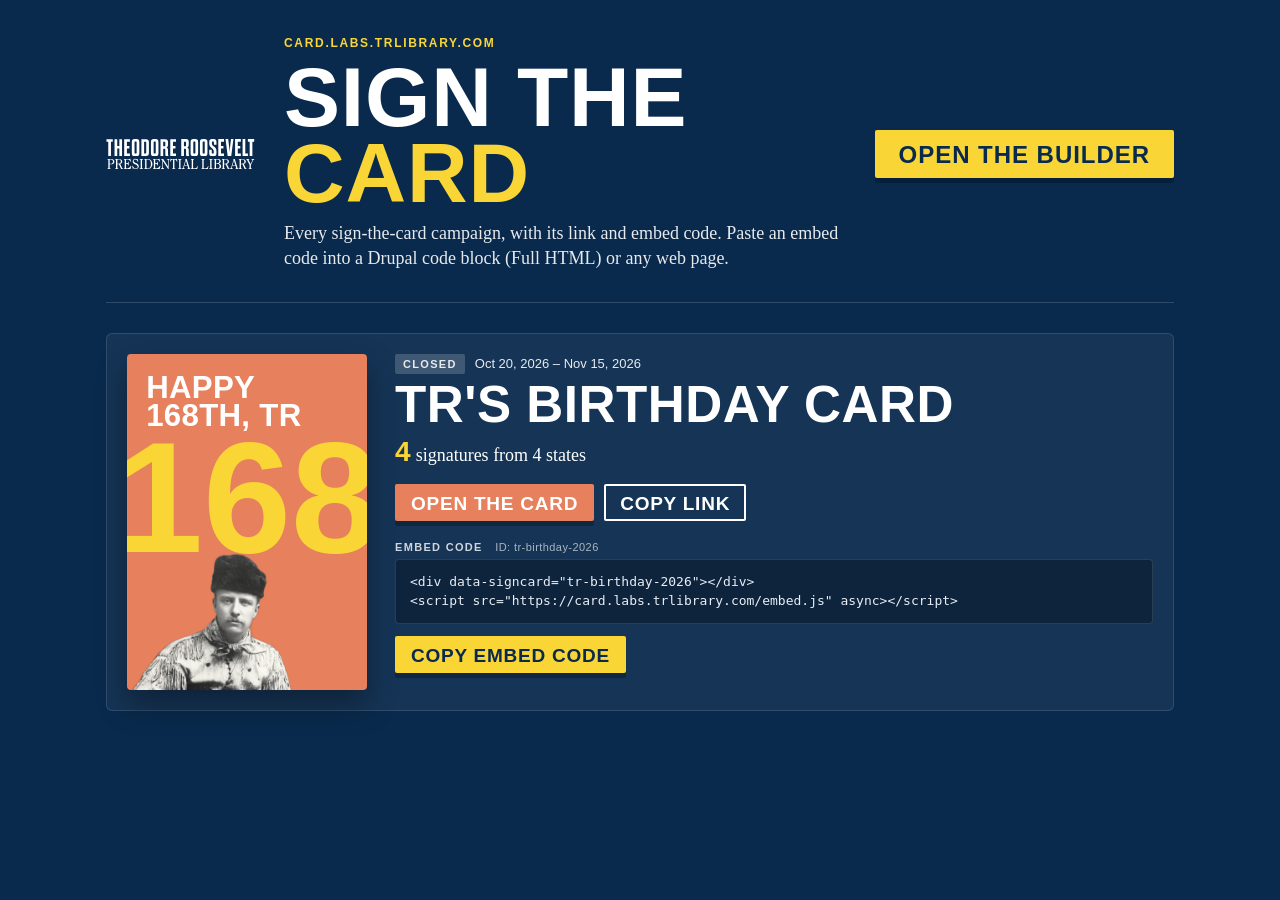
==== commit 753f6536: "Birthday card: wish for the world instead of the country Co-Authored-By: Claude Opus 5.5 <noreply@an" ====
--- a/index.html
+++ b/index.html
@@ -4,9 +4,9 @@
 <meta charset="utf-8">
 <meta name="viewport" content="width=device-width, initial-scale=1">
 <title>Sign the Card | Theodore Roosevelt Presidential Library</title>
-<meta name="description" content="Sign Theodore Roosevelt's birthday card and share a wish for the country.">
+<meta name="description" content="Sign Theodore Roosevelt's birthday card and share a wish for the world.">
 <meta property="og:title" content="Sign TR's birthday card">
-<meta property="og:description" content="Add your name and share a wish for the country he loved.">
+<meta property="og:description" content="Add your name and share a wish for the world.">
 <meta property="og:image" content="https://card.labs.trlibrary.com/assets/img/og-card.jpg">
 <meta property="og:url" content="https://card.labs.trlibrary.com/">
 <meta name="twitter:card" content="summary_large_image">
--- a/assets/css/card.css
+++ b/assets/css/card.css
@@ -130,6 +130,14 @@
 .leaf-front,.leaf-back{position:absolute;inset:0;backface-visibility:hidden;-webkit-backface-visibility:hidden;border-radius:4px}
 .leaf-back{transform:rotateY(180deg);border-radius:4px 0 0 4px}
 .s-card.is-open .leaf{transform:rotateY(-180deg)}
+/* Children of the cover sit on their own layers and ignore the parent's backface rule in some browsers,
+   so the front is hidden outright once the leaf passes 90 degrees (and the back until it does). */
+.leaf-front *{backface-visibility:hidden;-webkit-backface-visibility:hidden}
+.leaf-front{transition:visibility 0s linear .5s}
+.s-card.is-open .leaf-front{visibility:hidden}
+.leaf-back{visibility:hidden;transition:visibility 0s linear .5s}
+.s-card.is-open .leaf-back{visibility:visible}
+.s-card.no-anim .leaf-front,.s-card.no-anim .leaf-back{transition:none}
 .s-card.no-anim .leaf,.s-card.no-anim .invite,.s-card.no-anim .book{transition:none!important}
 .mobile-greet{display:none}
 
@@ -169,6 +177,8 @@
 .fld label .opt{font-weight:400;text-transform:none;letter-spacing:0;color:#8b867b}
 .fld input,.fld textarea{width:100%;font-family:var(--serif);font-size:18px;color:var(--ink);background:transparent;border:0;border-bottom:2px solid #cfc8b8;padding:4px 2px;border-radius:0}
 .fld textarea{resize:none;line-height:1.35;border:2px solid #cfc8b8;padding:8px 10px;background:#fff}
+.wishbox{position:relative}
+.wishbox .pre{position:absolute;left:12px;top:10px;font-family:var(--serif);font-style:italic;font-size:18px;line-height:1.35;color:var(--deep-orange);pointer-events:auto;cursor:text;z-index:1}
 .fld input:focus,.fld textarea:focus{outline:none;border-color:var(--deep-orange)}
 .fld.err input,.fld.err textarea{border-color:#c0392b}
 .fld .msg{font-size:12px;color:#c0392b}
@@ -279,6 +289,42 @@
 .pop-card .btn{background:var(--night-sky);font-size:28px}
 .pop-x{position:absolute;right:10px;top:8px;background:none;border:0;color:#fff;font-size:30px;line-height:1;padding:4px 8px;opacity:.85}
 
+/* =========================================================
+   CAMPAIGNS PAGE (bare address)
+   ========================================================= */
+.hub{padding:0 16px 60px;max-width:1100px}
+.hub-top{display:grid;grid-template-columns:auto 1fr auto;gap:28px;align-items:center;padding:36px 0 30px;border-bottom:1px solid rgba(255,255,255,.15)}
+.hub-mark{width:150px}
+.hub-intro h1{font-size:clamp(48px,7vw,84px)}
+.hub-intro p:last-child{font-family:var(--serif);font-size:18px;line-height:1.4;margin:10px 0 0;max-width:34em;opacity:.9}
+.hub-list{display:grid;gap:26px;padding-top:30px}
+.hcard{display:grid;grid-template-columns:240px 1fr;gap:28px;background:rgba(255,255,255,.05);border:1px solid rgba(255,255,255,.12);border-radius:6px;padding:20px}
+.hthumb{position:relative;display:block;aspect-ratio:5/7;background:var(--deep-orange);border-radius:4px;overflow:hidden;text-decoration:none;container-type:inline-size;box-shadow:0 14px 30px rgba(0,0,0,.35)}
+.hthumb .hnum{position:absolute;left:50%;top:24%;transform:translateX(-50%);font-family:var(--display);font-weight:800;font-size:66cqw;line-height:.8;color:var(--sunset-yellow)}
+.hthumb img{position:absolute;left:50%;bottom:0;width:96%;transform:translateX(-50%)}
+.hthumb .htitle{position:absolute;left:8%;right:8%;top:6%;font-size:13cqw;color:#fff}
+.hbody{min-width:0}
+.hmeta{display:flex;gap:10px;align-items:center;font-size:13px;opacity:.9;margin:0 0 8px}
+.pill{font-size:11px;font-weight:700;letter-spacing:.12em;text-transform:uppercase;padding:4px 8px;border-radius:2px}
+.pill.open{background:var(--spring-green);color:var(--dark-forest)}
+.pill.soon{background:var(--sunset-yellow);color:var(--night-sky)}
+.pill.closed{background:rgba(255,255,255,.2);color:#fff}
+.hbody h2{font-size:clamp(34px,4vw,52px)}
+.hcount{font-family:var(--serif);font-size:18px;margin:8px 0 16px}
+.hcount b{font-family:var(--display);font-size:28px;color:var(--accent);letter-spacing:.02em}
+.hrow{display:flex;gap:10px;flex-wrap:wrap;margin-bottom:20px}
+.hrow .btn,.hbody>.btn{font-size:19px;padding:10px 16px 8px}
+.hlabel{font-size:11px;font-weight:700;letter-spacing:.12em;text-transform:uppercase;margin:0 0 6px;opacity:.8}
+.hlabel span{font-weight:400;letter-spacing:.04em;text-transform:none;margin-left:8px;opacity:.8}
+.hcode{font-family:ui-monospace,Menlo,Consolas,monospace;font-size:13px;line-height:1.5;background:rgba(0,0,0,.3);border:1px solid rgba(255,255,255,.12);padding:12px 14px;border-radius:4px;white-space:pre-wrap;word-break:break-all;margin:0 0 12px;color:#e9eef5}
+.toast{position:fixed;left:50%;bottom:24px;transform:translate(-50%,40px);background:var(--sunset-yellow);color:var(--night-sky);font-weight:700;padding:10px 16px;border-radius:4px;opacity:0;transition:.25s;pointer-events:none;z-index:50}
+.toast.on{opacity:1;transform:translate(-50%,0)}
+@media (max-width:760px){
+  .hub-top{grid-template-columns:1fr;gap:16px;padding-top:24px}
+  .hcard{grid-template-columns:1fr}
+  .hthumb{max-width:220px}
+}
+
 @media (prefers-reduced-motion:reduce){
   *,*:before,*:after{animation-duration:.01ms!important;animation-iteration-count:1!important;transition-duration:.01ms!important}
 }
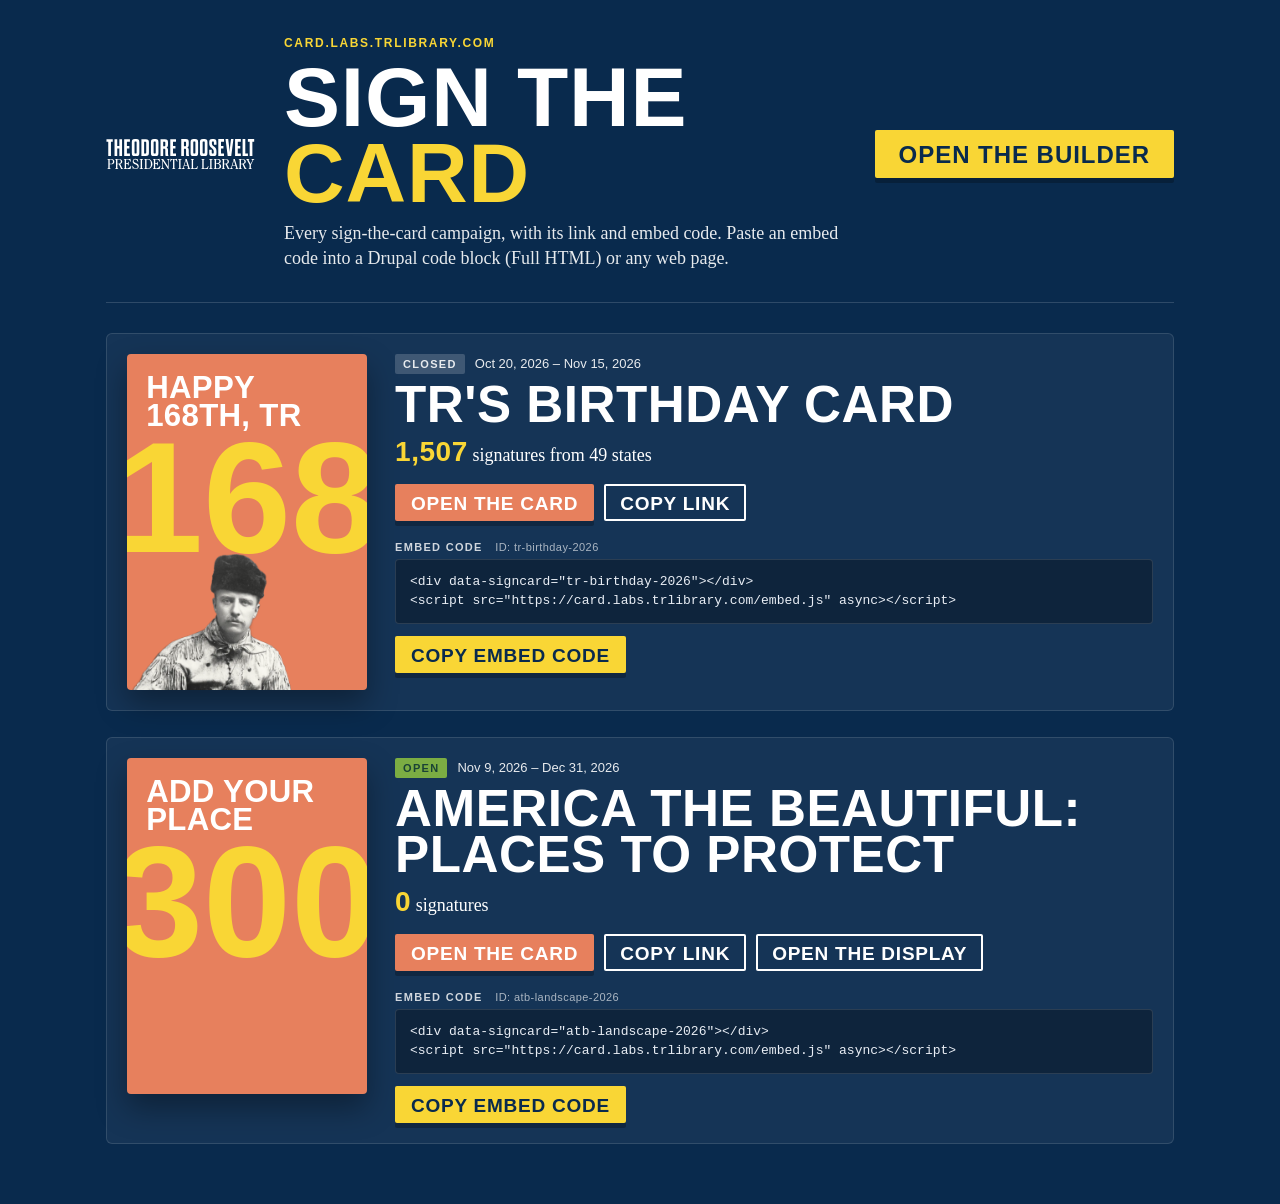
==== commit 1a3a68a6: "Version file links at deploy so screens get updates right away GitHub Pages lets browsers keep files" ====
--- a/index.html
+++ b/index.html
@@ -16,14 +16,14 @@
 <link rel="preconnect" href="https://fonts.gstatic.com" crossorigin>
 <link rel="stylesheet" href="https://fonts.googleapis.com/css2?family=Mrs+Saint+Delafield&display=swap">
 <link rel="stylesheet" href="assets/fonts.css">
-<link rel="stylesheet" href="assets/css/card.css">
+<link rel="stylesheet" href="assets/css/card.css?v=__BUILD__">
 </head>
 <body>
 <main id="signcard" class="sc">
   <div class="sc-loading" role="status"><span class="sc-spinner" aria-hidden="true"></span><span class="sr-only">Loading the card…</span></div>
 </main>
 <noscript><p style="padding:24px;font-family:sans-serif">This card needs JavaScript to sign.</p></noscript>
-<script src="assets/js/config.js"></script>
-<script src="assets/js/card.js"></script>
+<script src="assets/js/config.js?v=__BUILD__"></script>
+<script src="assets/js/card.js?v=__BUILD__"></script>
 </body>
 </html>
